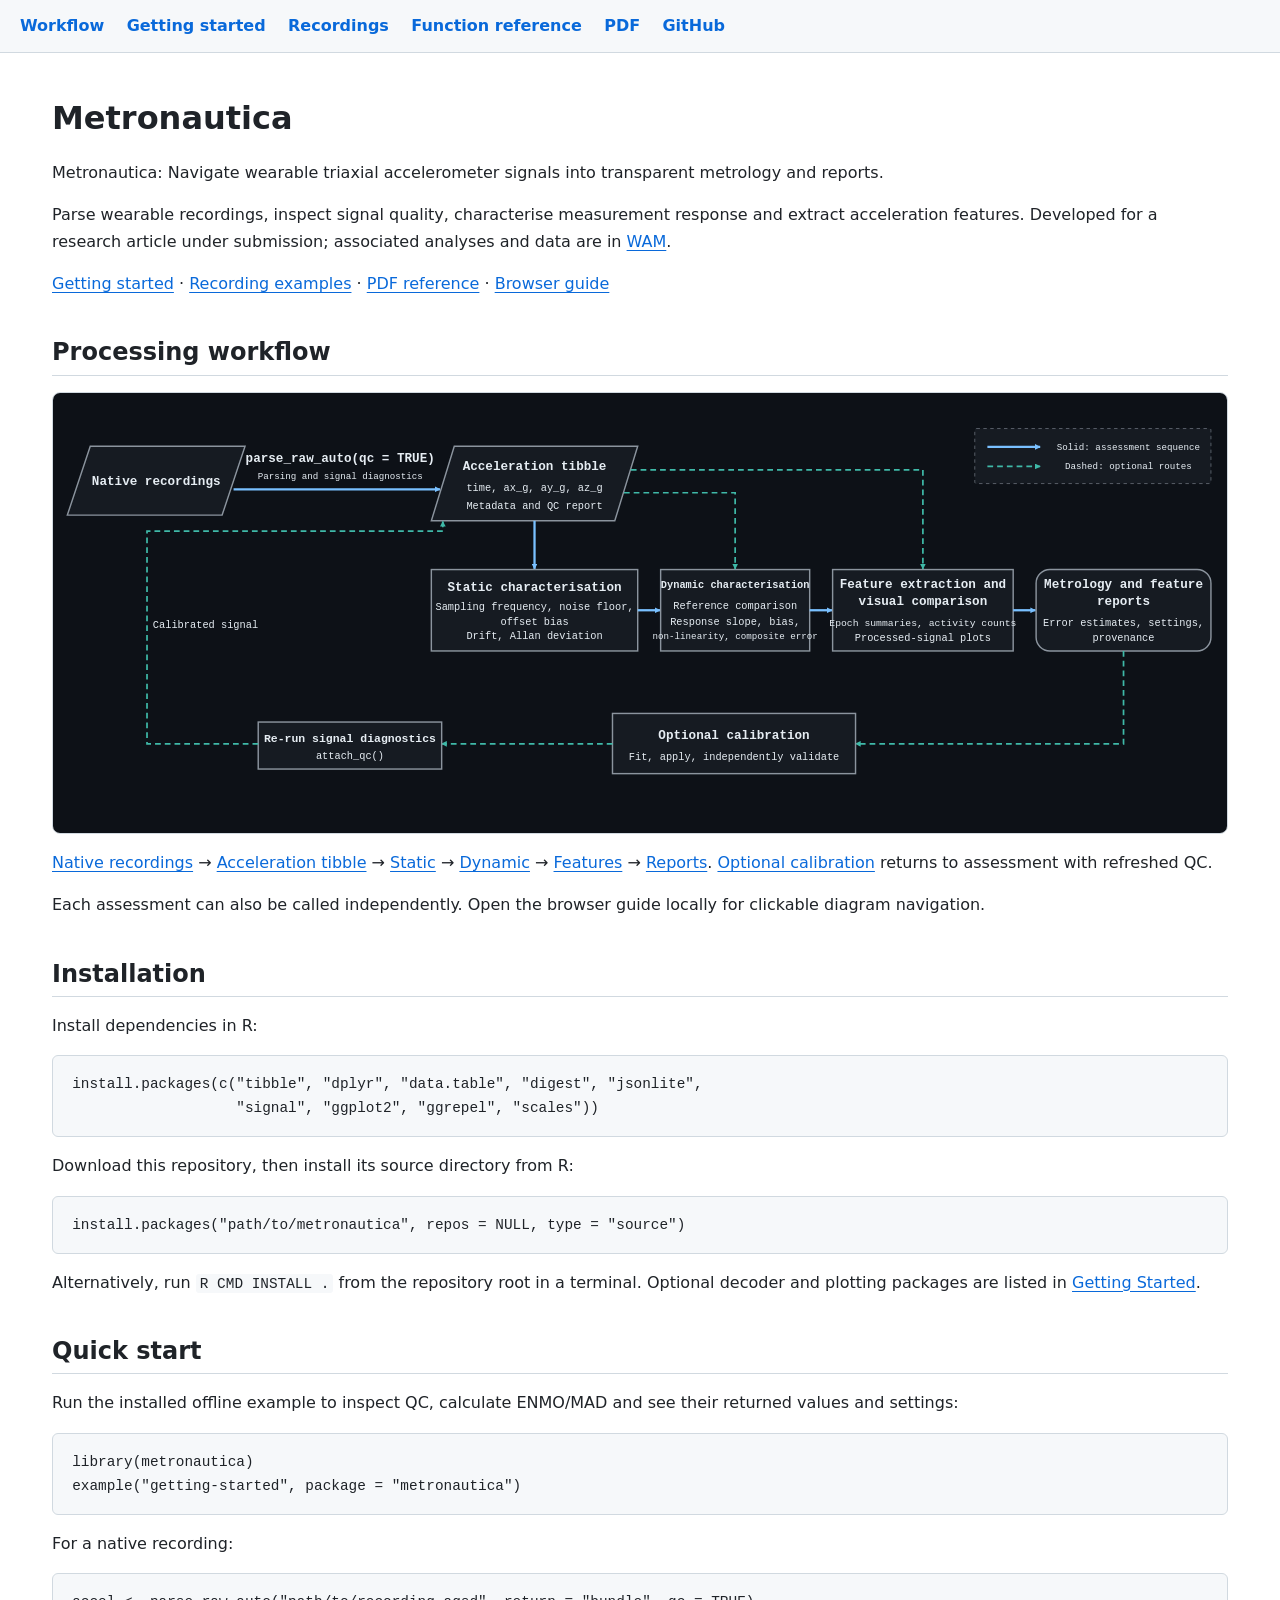
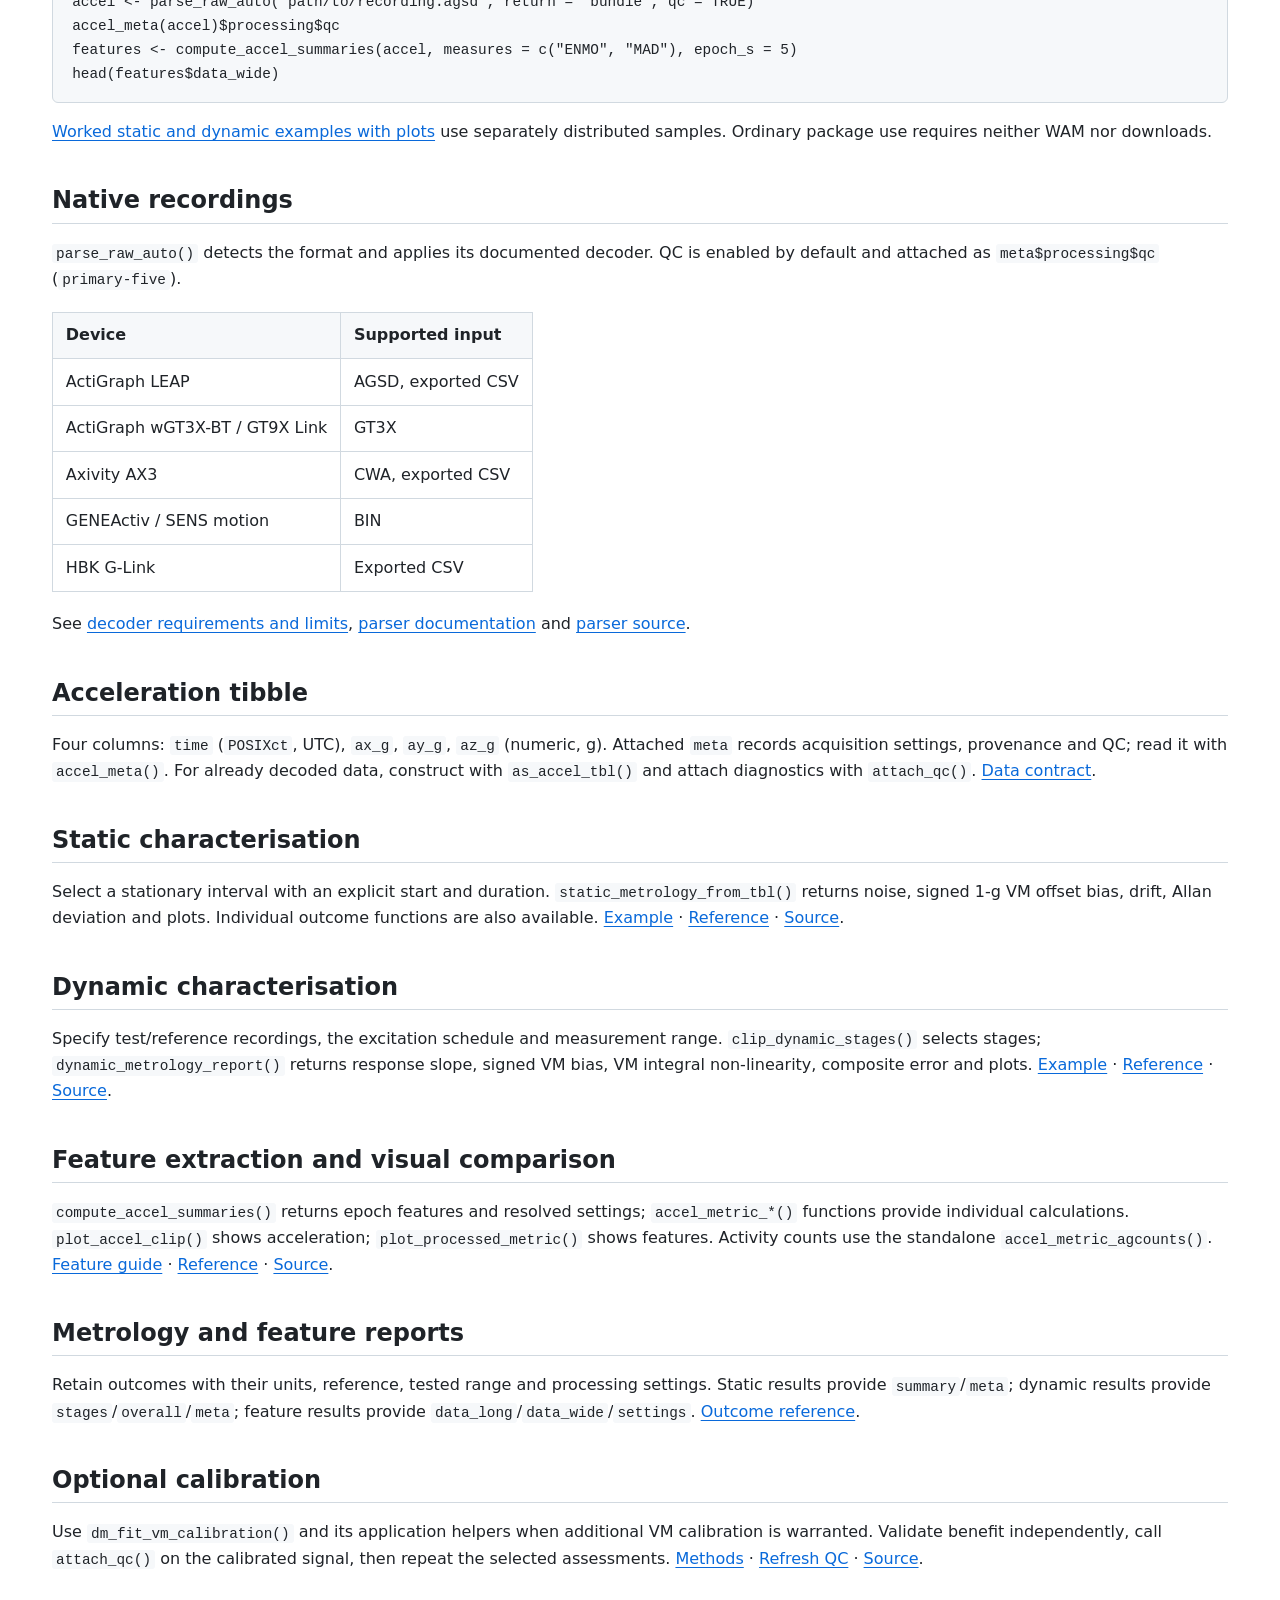
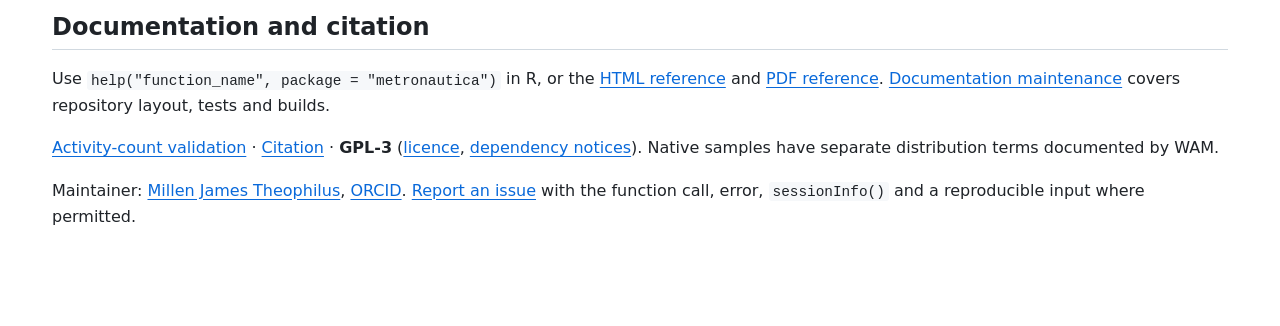
==== docs/index.html @ eae8c2f5 "Improve documentation" ====
<!doctype html><html lang="en-GB"><head><meta charset="utf-8"><meta name="viewport" content="width=device-width, initial-scale=1"><title>Processing workflow | Metronautica</title><link rel="stylesheet" href="assets/reference.css"></head><body><nav class="site-nav" aria-label="Documentation"><a href="index.html">Workflow</a><a href="getting-started.html">Getting started</a><a href="recording-examples.html">Recordings</a><a href="reference.html">Function reference</a><a href="metronautica-reference.pdf">PDF</a><a href="https://github.com/miltheo/metronautica">GitHub</a></nav><main class="guide"><p><a name="metronautica"></a></p>
<h1>Metronautica</h1>
<p>Metronautica: Navigate wearable triaxial accelerometer signals into transparent metrology and reports.</p>
<p>Parse wearable recordings, inspect signal quality, characterise measurement response
and extract acceleration features. Developed for a research article under submission;
associated analyses and data are in <a href="https://github.com/miltheo/wam">WAM</a>.</p>
<p><a href="getting-started.html">Getting started</a> · <a href="recording-examples.html">Recording examples</a> · <a href="metronautica-reference.pdf">PDF reference</a> · <a href="index.html">Browser guide</a></p>
<p><a name="processing-workflow"></a></p>
<h2>Processing workflow</h2>
<svg class="workflow" viewBox="0 0 2048 768" role="group" aria-label="Interactive processing workflow"><image href="assets/workflow-dark.svg" width="2048" height="768"/><a href="#native-recordings" aria-label="Native recordings: GENEActiv/SENS BIN, Axivity CWA/AX3 CSV, ActiGraph GT3X/LEAP CSV/LEAP AGSD, HBK G-Link CSV. See decoder limits below."><title>Native recordings: GENEActiv/SENS BIN, Axivity CWA/AX3 CSV, ActiGraph GT3X/LEAP CSV/LEAP AGSD, HBK G-Link CSV. See decoder limits below.</title><rect class="hotspot" x="25" y="90" width="310" height="126"/></a>
<a href="https://github.com/miltheo/metronautica/blob/main/R/m_parsers.R" aria-label="Open m_parsers.R: parse_raw_auto(qc = TRUE) decodes the native recording and attaches primary-five diagnostics."><title>Open m_parsers.R: parse_raw_auto(qc = TRUE) decodes the native recording and attaches primary-five diagnostics.</title><rect class="hotspot" x="347" y="89" width="328" height="72"/></a>
<a href="#acceleration-tibble" aria-label="Acceleration tibble: time (POSIXct, UTC), ax_g, ay_g, az_g (numeric, g). Attached meta holds acquisition settings, provenance and QC."><title>Acceleration tibble: time (POSIXct, UTC), ax_g, ay_g, az_g (numeric, g). Attached meta holds acquisition settings, provenance and QC.</title><rect class="hotspot" x="660" y="90" width="360" height="135"/></a>
<a href="#static-characterisation" aria-label="Static characterisation: select a stationary interval; sampling frequency, noise floor, signed offset bias, drift and Allan deviation."><title>Static characterisation: select a stationary interval; sampling frequency, noise floor, signed offset bias, drift and Allan deviation.</title><rect class="hotspot" x="660" y="307" width="360" height="145"/></a>
<a href="#dynamic-characterisation" aria-label="Dynamic characterisation: specify a reference, range and stage schedule; response slope, bias, non-linearity and composite error."><title>Dynamic characterisation: specify a reference, range and stage schedule; response slope, bias, non-linearity and composite error.</title><rect class="hotspot" x="1060" y="307" width="260" height="145"/></a>
<a href="#feature-extraction-and-visual-comparison" aria-label="Feature extraction and visual comparison: compute epoch summaries or counts and inspect processed-signal plots."><title>Feature extraction and visual comparison: compute epoch summaries or counts and inspect processed-signal plots.</title><rect class="hotspot" x="1360" y="307" width="315" height="145"/></a>
<a href="#metrology-and-feature-reports" aria-label="Reports: retain error estimates, units, resolved settings and provenance."><title>Reports: retain error estimates, units, resolved settings and provenance.</title><rect class="hotspot" x="1715" y="307" width="305" height="145"/></a>
<a href="#optional-calibration" aria-label="Optional calibration: fit and apply a VM mapping; independently validate benefit and repeat assessments."><title>Optional calibration: fit and apply a VM mapping; independently validate benefit and repeat assessments.</title><rect class="hotspot" x="975" y="558" width="425" height="107"/></a>
<a href="reference.html#attach_qc" aria-label="attach_qc(): open documentation for recomputing and attaching diagnostics to the calibrated signal before reassessment."><title>attach_qc(): open documentation for recomputing and attaching diagnostics to the calibrated signal before reassessment.</title><rect class="hotspot" x="357" y="573" width="321" height="83"/></a></svg>
<p><a href="#native-recordings" title="GENEActiv/SENS BIN; Axivity CWA/AX3 CSV; ActiGraph GT3X/LEAP CSV/LEAP AGSD; HBK G-Link CSV.">Native recordings</a> →
<a href="#acceleration-tibble" title="time: POSIXct, UTC; ax_g, ay_g, az_g: numeric acceleration in g; attached meta: acquisition settings, provenance and QC.">Acceleration tibble</a> →
<a href="#static-characterisation">Static</a> → <a href="#dynamic-characterisation">Dynamic</a> →
<a href="#feature-extraction-and-visual-comparison">Features</a> → <a href="#metrology-and-feature-reports">Reports</a>.
<a href="#optional-calibration">Optional calibration</a> returns to assessment with refreshed QC.</p>
<p>Each assessment can also be called independently. Open the browser guide locally
for clickable diagram navigation.</p>
<p><a name="installation"></a></p>
<h2>Installation</h2>
<p>Install dependencies in R:</p>
<pre><code class="language-r">install.packages(c(&quot;tibble&quot;, &quot;dplyr&quot;, &quot;data.table&quot;, &quot;digest&quot;, &quot;jsonlite&quot;,
                   &quot;signal&quot;, &quot;ggplot2&quot;, &quot;ggrepel&quot;, &quot;scales&quot;))
</code></pre>
<p>Download this repository, then install its source directory from R:</p>
<pre><code class="language-r">install.packages(&quot;path/to/metronautica&quot;, repos = NULL, type = &quot;source&quot;)
</code></pre>
<p>Alternatively, run <code>R CMD INSTALL .</code> from the repository root in a terminal.
Optional decoder and plotting packages are listed in <a href="getting-started.html#optional-packages">Getting Started</a>.</p>
<p><a name="quick-start"></a></p>
<h2>Quick start</h2>
<p>Run the installed offline example to inspect QC, calculate ENMO/MAD and see their
returned values and settings:</p>
<pre><code class="language-r">library(metronautica)
example(&quot;getting-started&quot;, package = &quot;metronautica&quot;)
</code></pre>
<p>For a native recording:</p>
<pre><code class="language-r">accel &lt;- parse_raw_auto(&quot;path/to/recording.agsd&quot;, return = &quot;bundle&quot;, qc = TRUE)
accel_meta(accel)$processing$qc
features &lt;- compute_accel_summaries(accel, measures = c(&quot;ENMO&quot;, &quot;MAD&quot;), epoch_s = 5)
head(features$data_wide)
</code></pre>
<p><a href="getting-started.html#real-recording-examples">Worked static and dynamic examples with plots</a>
use separately distributed samples. Ordinary package use requires neither WAM nor downloads.</p>
<p><a name="native-recordings"></a></p>
<h2>Native recordings</h2>
<p><code>parse_raw_auto()</code> detects the format and applies its documented decoder.
QC is enabled by default and attached as <code>meta$processing$qc</code> (<code>primary-five</code>).</p>
<table>
<thead>
<tr>
<th>Device</th>
<th>Supported input</th>
</tr>
</thead>
<tbody>
<tr>
<td>ActiGraph LEAP</td>
<td>AGSD, exported CSV</td>
</tr>
<tr>
<td>ActiGraph wGT3X-BT / GT9X Link</td>
<td>GT3X</td>
</tr>
<tr>
<td>Axivity AX3</td>
<td>CWA, exported CSV</td>
</tr>
<tr>
<td>GENEActiv / SENS motion</td>
<td>BIN</td>
</tr>
<tr>
<td>HBK G-Link</td>
<td>Exported CSV</td>
</tr>
</tbody>
</table>
<p>See <a href="getting-started.html#optional-packages">decoder requirements and limits</a>,
<a href="reference.html#parse_raw_auto">parser documentation</a> and <a href="https://github.com/miltheo/metronautica/blob/main/R/m_parsers.R">parser source</a>.</p>
<p><a name="acceleration-tibble"></a></p>
<h2>Acceleration tibble</h2>
<p>Four columns: <code>time</code> (<code>POSIXct</code>, UTC), <code>ax_g</code>, <code>ay_g</code>, <code>az_g</code> (numeric, g).
Attached <code>meta</code> records acquisition settings, provenance and QC; read it with
<code>accel_meta()</code>. For already decoded data, construct with <code>as_accel_tbl()</code> and
attach diagnostics with <code>attach_qc()</code>.
<a href="reference.html#common-data-format">Data contract</a>.</p>
<p><a name="static-characterisation"></a></p>
<h2>Static characterisation</h2>
<p>Select a stationary interval with an explicit start and duration.
<code>static_metrology_from_tbl()</code> returns noise, signed 1-g VM offset bias, drift,
Allan deviation and plots. Individual outcome functions are also available.
<a href="getting-started.html#static-characterisation">Example</a> · <a href="reference.html#static_metrology_from_tbl">Reference</a> · <a href="https://github.com/miltheo/metronautica/blob/main/R/m_static.R">Source</a>.</p>
<p><a name="dynamic-characterisation"></a></p>
<h2>Dynamic characterisation</h2>
<p>Specify test/reference recordings, the excitation schedule and measurement range.
<code>clip_dynamic_stages()</code> selects stages; <code>dynamic_metrology_report()</code> returns
response slope, signed VM bias, VM integral non-linearity, composite error and plots.
<a href="getting-started.html#dynamic-characterisation">Example</a> · <a href="reference.html#dynamic_metrology_report">Reference</a> · <a href="https://github.com/miltheo/metronautica/blob/main/R/m_dynamic.R">Source</a>.</p>
<p><a name="feature-extraction-and-visual-comparison"></a></p>
<h2>Feature extraction and visual comparison</h2>
<p><code>compute_accel_summaries()</code> returns epoch features and resolved settings;
<code>accel_metric_*()</code> functions provide individual calculations.
<code>plot_accel_clip()</code> shows acceleration; <code>plot_processed_metric()</code> shows features.
Activity counts use the standalone <code>accel_metric_agcounts()</code>.
<a href="recording-examples.html#feature-settings">Feature guide</a> · <a href="reference.html#compute_accel_summaries">Reference</a> · <a href="https://github.com/miltheo/metronautica/blob/main/R/m_accel_summary_suite.R">Source</a>.</p>
<p><a name="metrology-and-feature-reports"></a></p>
<h2>Metrology and feature reports</h2>
<p>Retain outcomes with their units, reference, tested range and processing settings.
Static results provide <code>summary</code>/<code>meta</code>; dynamic results provide <code>stages</code>/<code>overall</code>/<code>meta</code>;
feature results provide <code>data_long</code>/<code>data_wide</code>/<code>settings</code>.
<a href="reference.html#measurement-definitions">Outcome reference</a>.</p>
<p><a name="optional-calibration"></a></p>
<h2>Optional calibration</h2>
<p>Use <code>dm_fit_vm_calibration()</code> and its application helpers when additional VM
calibration is warranted. Validate benefit independently, call <code>attach_qc()</code> on
the calibrated signal, then repeat the selected assessments.
<a href="reference.html#dm_fit_vm_calibration">Methods</a> · <a href="reference.html#attach_qc">Refresh QC</a> · <a href="https://github.com/miltheo/metronautica/blob/main/R/m_dynamic.R">Source</a>.</p>
<p><a name="documentation-and-citation"></a></p>
<h2>Documentation and citation</h2>
<p>Use <code>help(&quot;function_name&quot;, package = &quot;metronautica&quot;)</code> in R, or the
<a href="reference.html">HTML reference</a> and <a href="metronautica-reference.pdf">PDF reference</a>.
<a href="documentation.html">Documentation maintenance</a> covers repository layout, tests and builds.</p>
<p><a href="activity-counts.html">Activity-count validation</a> · <a href="https://github.com/miltheo/metronautica/blob/main/CITATION.cff">Citation</a> ·
<strong>GPL-3</strong> (<a href="https://github.com/miltheo/metronautica/blob/main/LICENSE.md">licence</a>, <a href="dependency-licensing.html">dependency notices</a>).
Native samples have separate distribution terms documented by WAM.</p>
<p>Maintainer: <a href="https://github.com/miltheo">Millen James Theophilus</a>,
<a href="https://orcid.org/0000-0001-9823-7177">ORCID</a>.
<a href="https://github.com/miltheo/metronautica/issues">Report an issue</a> with the function
call, error, <code>sessionInfo()</code> and a reproducible input where permitted.</p>
</main></body></html>
---- docs/assets/reference.css ----
:root { color-scheme: light dark; --bg:#ffffff; --panel:#f6f8fa; --fg:#1f2328; --muted:#59636e; --line:#d1d9e0; --link:#0969da; }
@media (prefers-color-scheme:dark) { :root { --bg:#0d1117; --panel:#161b22; --fg:#e6edf3; --muted:#9da7b3; --line:#3d444d; --link:#79c0ff; } }
* { box-sizing:border-box; }
html { scroll-padding-top:5rem; }
body { margin:0; background:var(--bg); color:var(--fg); font:16px/1.65 system-ui,-apple-system,"Segoe UI",sans-serif; }
a { color:var(--link); text-underline-offset:.2em; }
a:hover { text-decoration-thickness:2px; }
:focus-visible { outline:3px solid var(--link); outline-offset:4px; }
.site-nav { display:flex; flex-wrap:wrap; gap:.4rem 1.4rem; position:sticky; top:0; z-index:2; padding:.8rem max(1rem,calc((100% - 1240px)/2)); border-bottom:1px solid var(--line); background:var(--panel); }
.site-nav a { white-space:nowrap; font-weight:600; text-decoration:none; }
.guide { max-width:1240px; margin:0 auto; padding:1.5rem 2rem 5rem; }
h1,h2,h3,h4 { line-height:1.25; overflow-wrap:anywhere; }
h1 { font-size:2rem; }
h2 { margin:2.5rem 0 1rem; padding-bottom:.45rem; border-bottom:1px solid var(--line); }
h3 { margin-top:1.7rem; }
p,li { max-width:100%; }
table { width:100%; border-collapse:collapse; display:block; overflow-x:auto; margin:1.2rem 0; }
th,td { padding:.6rem .8rem; border:1px solid var(--line); text-align:left; vertical-align:top; }
th { background:var(--panel); }
pre { overflow-x:auto; padding:1rem 1.2rem; border:1px solid var(--line); border-radius:6px; background:var(--panel); line-height:1.5; }
code { font: .9em/1.5 ui-monospace,SFMono-Regular,Consolas,monospace; overflow-wrap:anywhere; }
p code,td code,li code { padding:.12em .28em; border-radius:3px; background:var(--panel); }
img,svg.workflow { max-width:100%; height:auto; }
svg.workflow { width:100%; display:block; border:1px solid var(--line); border-radius:8px; }
.hotspot { fill:transparent; stroke:transparent; stroke-width:3; }
svg.workflow a:hover .hotspot,svg.workflow a:focus .hotspot { fill:#79c0ff18; stroke:#79c0ff; }
.container { max-width:1240px; margin:0 auto; padding:1.5rem 2rem 5rem; }
nav.package { position:fixed; top:5rem; bottom:1rem; width:270px; overflow:auto; padding:0 1rem 1rem 0; }
nav.package h2 { font-size:1.05rem; margin:0 0 .7rem; }
nav.package ul { padding:0; list-style:none; }
nav.package li { margin:.3rem 0; line-height:1.4; font-size:.88rem; }
nav.package a { overflow-wrap:anywhere; }
nav.package label { display:block; font-size:.85rem; color:var(--muted); }
input[type=search] { width:100%; padding:.55rem; border:1px solid var(--line); border-radius:5px; color:var(--fg); background:var(--bg); }
.container > main,.container > h1,.container > hr { margin-left:300px; min-width:0; }
.container main h2 { font-size:1.45rem; }
.container main td:first-child { min-width:10rem; }
td code.reqn { background:transparent; }
hr { border:0; border-top:1px solid var(--line); margin-top:2rem; }
[hidden] { display:none !important; }
@media (max-width:900px) { .guide,.container { padding:1rem 1rem 3rem; } nav.package { position:static; width:auto; max-height:20rem; border-bottom:1px solid var(--line); } .container > main,.container > h1,.container > hr { margin-left:0; } .site-nav { position:static; } }
@media print { .site-nav,nav.package { display:none; } .container > * { margin-left:0 !important; } body { font-size:11pt; } pre { white-space:pre-wrap; } }
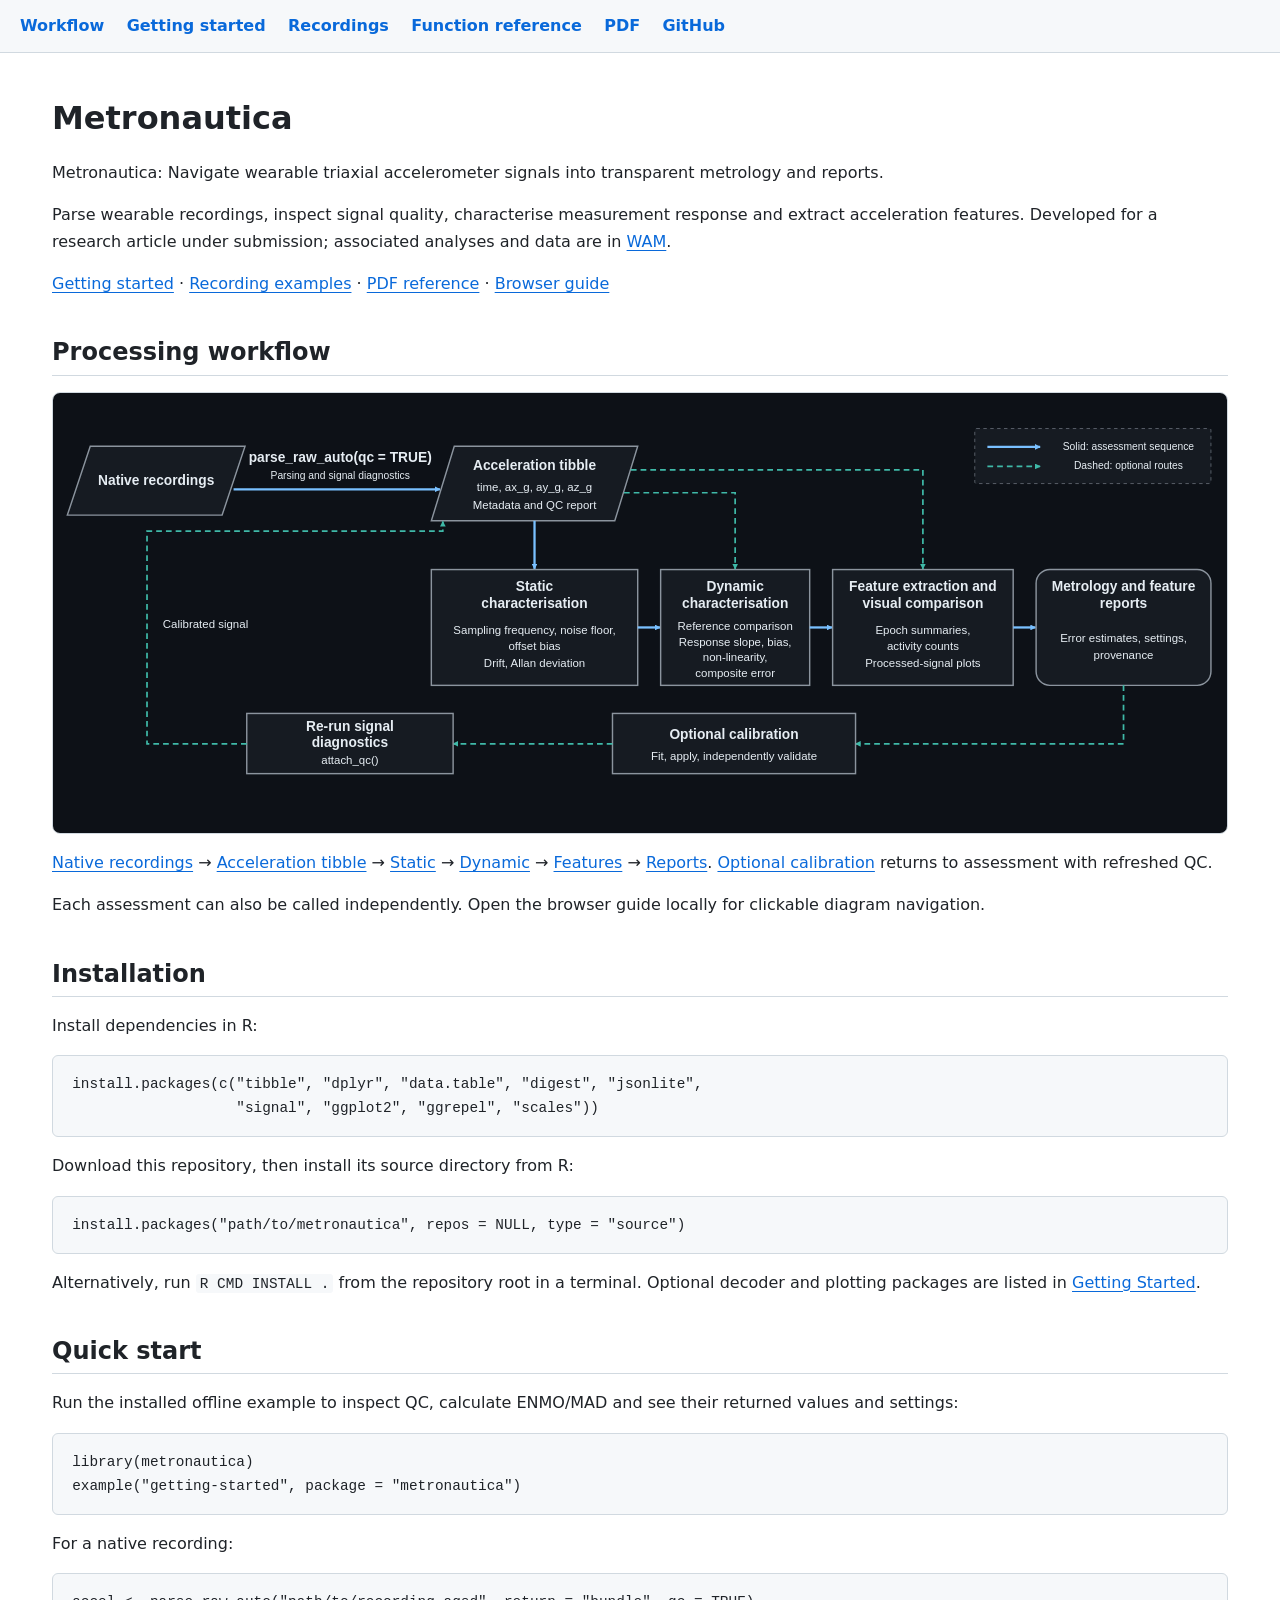
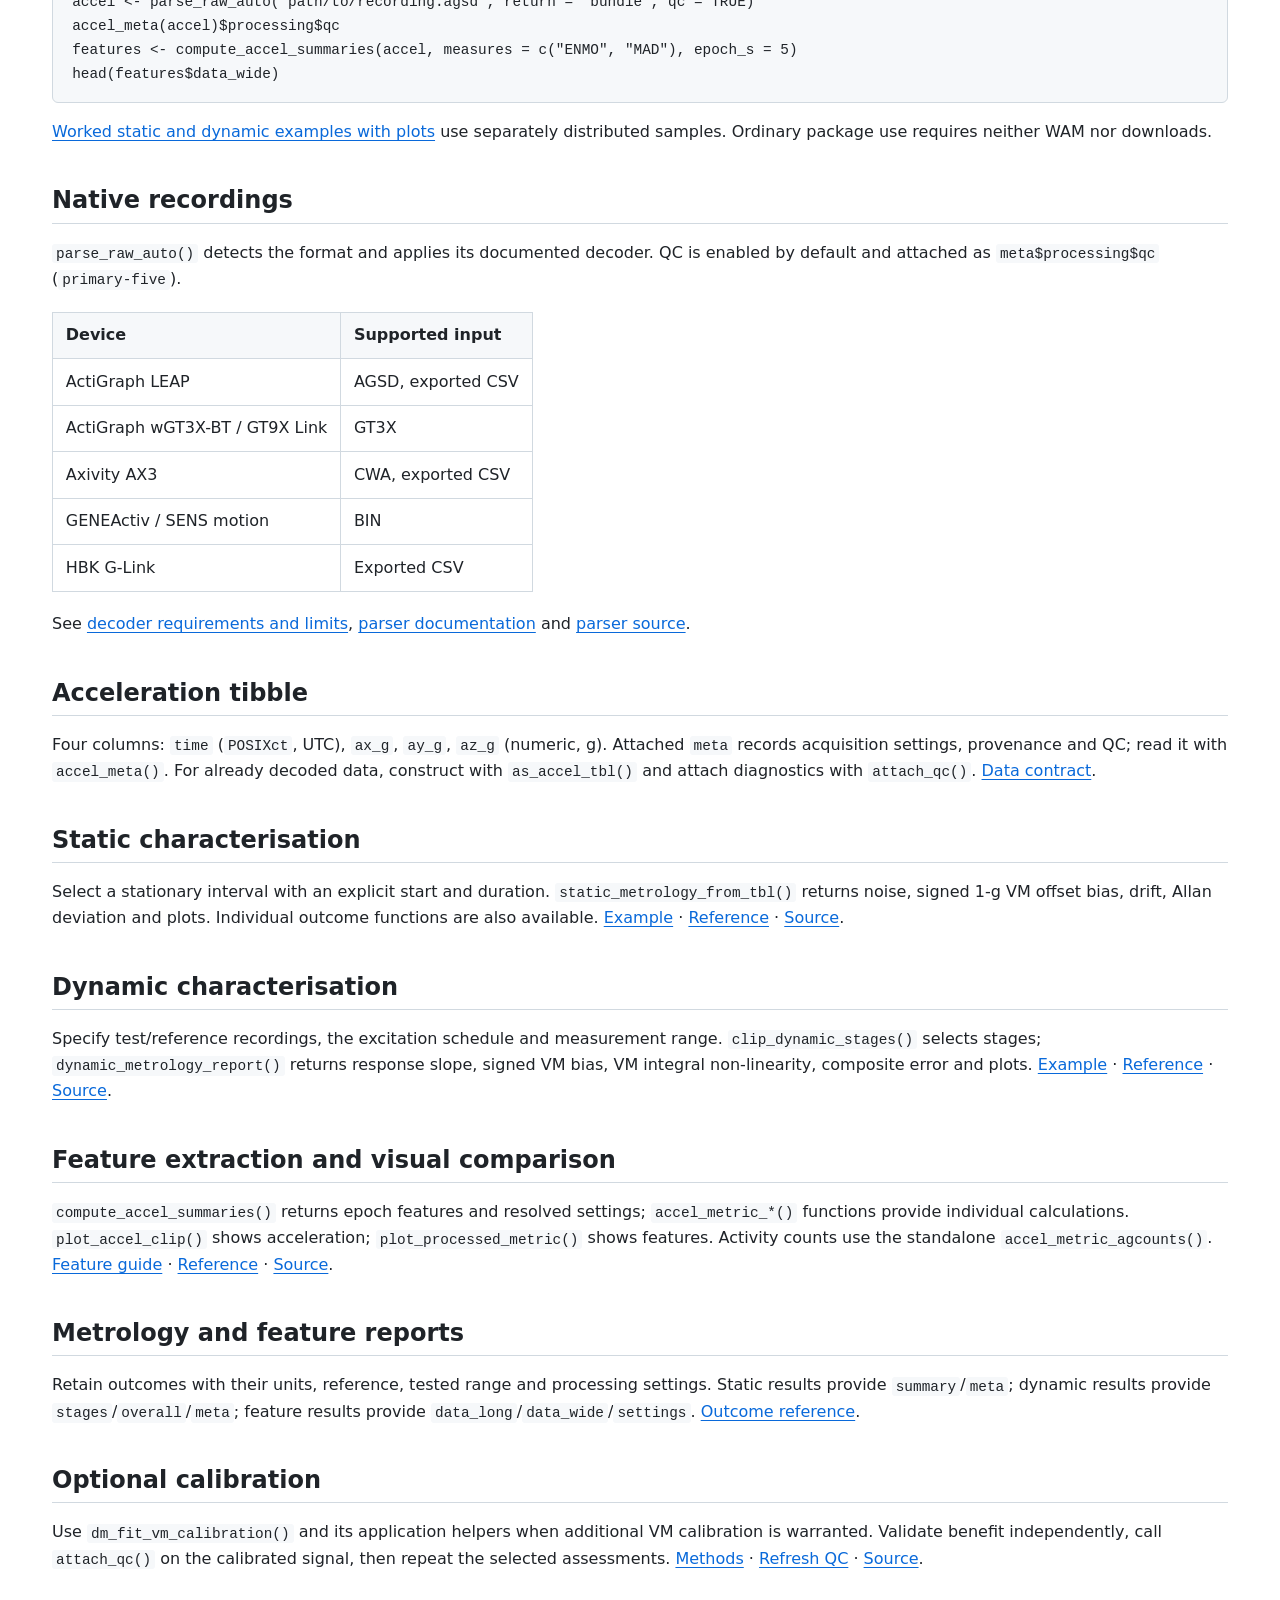
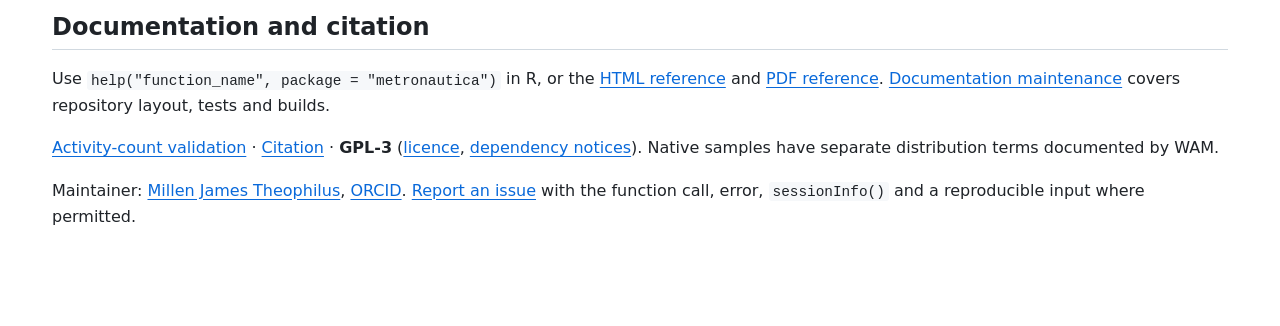
==== commit ba03f98c: "Improve documentation" ====
--- a/docs/index.html
+++ b/docs/index.html
@@ -10,12 +10,12 @@
 <svg class="workflow" viewBox="0 0 2048 768" role="group" aria-label="Interactive processing workflow"><image href="assets/workflow-dark.svg" width="2048" height="768"/><a href="#native-recordings" aria-label="Native recordings: GENEActiv/SENS BIN, Axivity CWA/AX3 CSV, ActiGraph GT3X/LEAP CSV/LEAP AGSD, HBK G-Link CSV. See decoder limits below."><title>Native recordings: GENEActiv/SENS BIN, Axivity CWA/AX3 CSV, ActiGraph GT3X/LEAP CSV/LEAP AGSD, HBK G-Link CSV. See decoder limits below.</title><rect class="hotspot" x="25" y="90" width="310" height="126"/></a>
 <a href="https://github.com/miltheo/metronautica/blob/main/R/m_parsers.R" aria-label="Open m_parsers.R: parse_raw_auto(qc = TRUE) decodes the native recording and attaches primary-five diagnostics."><title>Open m_parsers.R: parse_raw_auto(qc = TRUE) decodes the native recording and attaches primary-five diagnostics.</title><rect class="hotspot" x="347" y="89" width="328" height="72"/></a>
 <a href="#acceleration-tibble" aria-label="Acceleration tibble: time (POSIXct, UTC), ax_g, ay_g, az_g (numeric, g). Attached meta holds acquisition settings, provenance and QC."><title>Acceleration tibble: time (POSIXct, UTC), ax_g, ay_g, az_g (numeric, g). Attached meta holds acquisition settings, provenance and QC.</title><rect class="hotspot" x="660" y="90" width="360" height="135"/></a>
-<a href="#static-characterisation" aria-label="Static characterisation: select a stationary interval; sampling frequency, noise floor, signed offset bias, drift and Allan deviation."><title>Static characterisation: select a stationary interval; sampling frequency, noise floor, signed offset bias, drift and Allan deviation.</title><rect class="hotspot" x="660" y="307" width="360" height="145"/></a>
-<a href="#dynamic-characterisation" aria-label="Dynamic characterisation: specify a reference, range and stage schedule; response slope, bias, non-linearity and composite error."><title>Dynamic characterisation: specify a reference, range and stage schedule; response slope, bias, non-linearity and composite error.</title><rect class="hotspot" x="1060" y="307" width="260" height="145"/></a>
-<a href="#feature-extraction-and-visual-comparison" aria-label="Feature extraction and visual comparison: compute epoch summaries or counts and inspect processed-signal plots."><title>Feature extraction and visual comparison: compute epoch summaries or counts and inspect processed-signal plots.</title><rect class="hotspot" x="1360" y="307" width="315" height="145"/></a>
-<a href="#metrology-and-feature-reports" aria-label="Reports: retain error estimates, units, resolved settings and provenance."><title>Reports: retain error estimates, units, resolved settings and provenance.</title><rect class="hotspot" x="1715" y="307" width="305" height="145"/></a>
+<a href="#static-characterisation" aria-label="Static characterisation: select a stationary interval; sampling frequency, noise floor, signed offset bias, drift and Allan deviation."><title>Static characterisation: select a stationary interval; sampling frequency, noise floor, signed offset bias, drift and Allan deviation.</title><rect class="hotspot" x="660" y="307" width="360" height="205"/></a>
+<a href="#dynamic-characterisation" aria-label="Dynamic characterisation: specify a reference, range and stage schedule; response slope, bias, non-linearity and composite error."><title>Dynamic characterisation: specify a reference, range and stage schedule; response slope, bias, non-linearity and composite error.</title><rect class="hotspot" x="1060" y="307" width="260" height="205"/></a>
+<a href="#feature-extraction-and-visual-comparison" aria-label="Feature extraction and visual comparison: compute epoch summaries or counts and inspect processed-signal plots."><title>Feature extraction and visual comparison: compute epoch summaries or counts and inspect processed-signal plots.</title><rect class="hotspot" x="1360" y="307" width="315" height="205"/></a>
+<a href="#metrology-and-feature-reports" aria-label="Reports: retain error estimates, units, resolved settings and provenance."><title>Reports: retain error estimates, units, resolved settings and provenance.</title><rect class="hotspot" x="1715" y="307" width="305" height="205"/></a>
 <a href="#optional-calibration" aria-label="Optional calibration: fit and apply a VM mapping; independently validate benefit and repeat assessments."><title>Optional calibration: fit and apply a VM mapping; independently validate benefit and repeat assessments.</title><rect class="hotspot" x="975" y="558" width="425" height="107"/></a>
-<a href="reference.html#attach_qc" aria-label="attach_qc(): open documentation for recomputing and attaching diagnostics to the calibrated signal before reassessment."><title>attach_qc(): open documentation for recomputing and attaching diagnostics to the calibrated signal before reassessment.</title><rect class="hotspot" x="357" y="573" width="321" height="83"/></a></svg>
+<a href="reference.html#attach_qc" aria-label="attach_qc(): open documentation for recomputing and attaching diagnostics to the calibrated signal before reassessment."><title>attach_qc(): open documentation for recomputing and attaching diagnostics to the calibrated signal before reassessment.</title><rect class="hotspot" x="337" y="558" width="361" height="107"/></a></svg>
 <p><a href="#native-recordings" title="GENEActiv/SENS BIN; Axivity CWA/AX3 CSV; ActiGraph GT3X/LEAP CSV/LEAP AGSD; HBK G-Link CSV.">Native recordings</a> →
 <a href="#acceleration-tibble" title="time: POSIXct, UTC; ax_g, ay_g, az_g: numeric acceleration in g; attached meta: acquisition settings, provenance and QC.">Acceleration tibble</a> →
 <a href="#static-characterisation">Static</a> → <a href="#dynamic-characterisation">Dynamic</a> →
--- a/docs/assets/reference.css
+++ b/docs/assets/reference.css
@@ -4,6 +4,7 @@
 html { scroll-padding-top:5rem; }
 body { margin:0; background:var(--bg); color:var(--fg); font:16px/1.65 system-ui,-apple-system,"Segoe UI",sans-serif; }
 a { color:var(--link); text-underline-offset:.2em; }
+a[href^="mailto:"] { overflow-wrap:anywhere; }
 a:hover { text-decoration-thickness:2px; }
 :focus-visible { outline:3px solid var(--link); outline-offset:4px; }
 .site-nav { display:flex; flex-wrap:wrap; gap:.4rem 1.4rem; position:sticky; top:0; z-index:2; padding:.8rem max(1rem,calc((100% - 1240px)/2)); border-bottom:1px solid var(--line); background:var(--panel); }
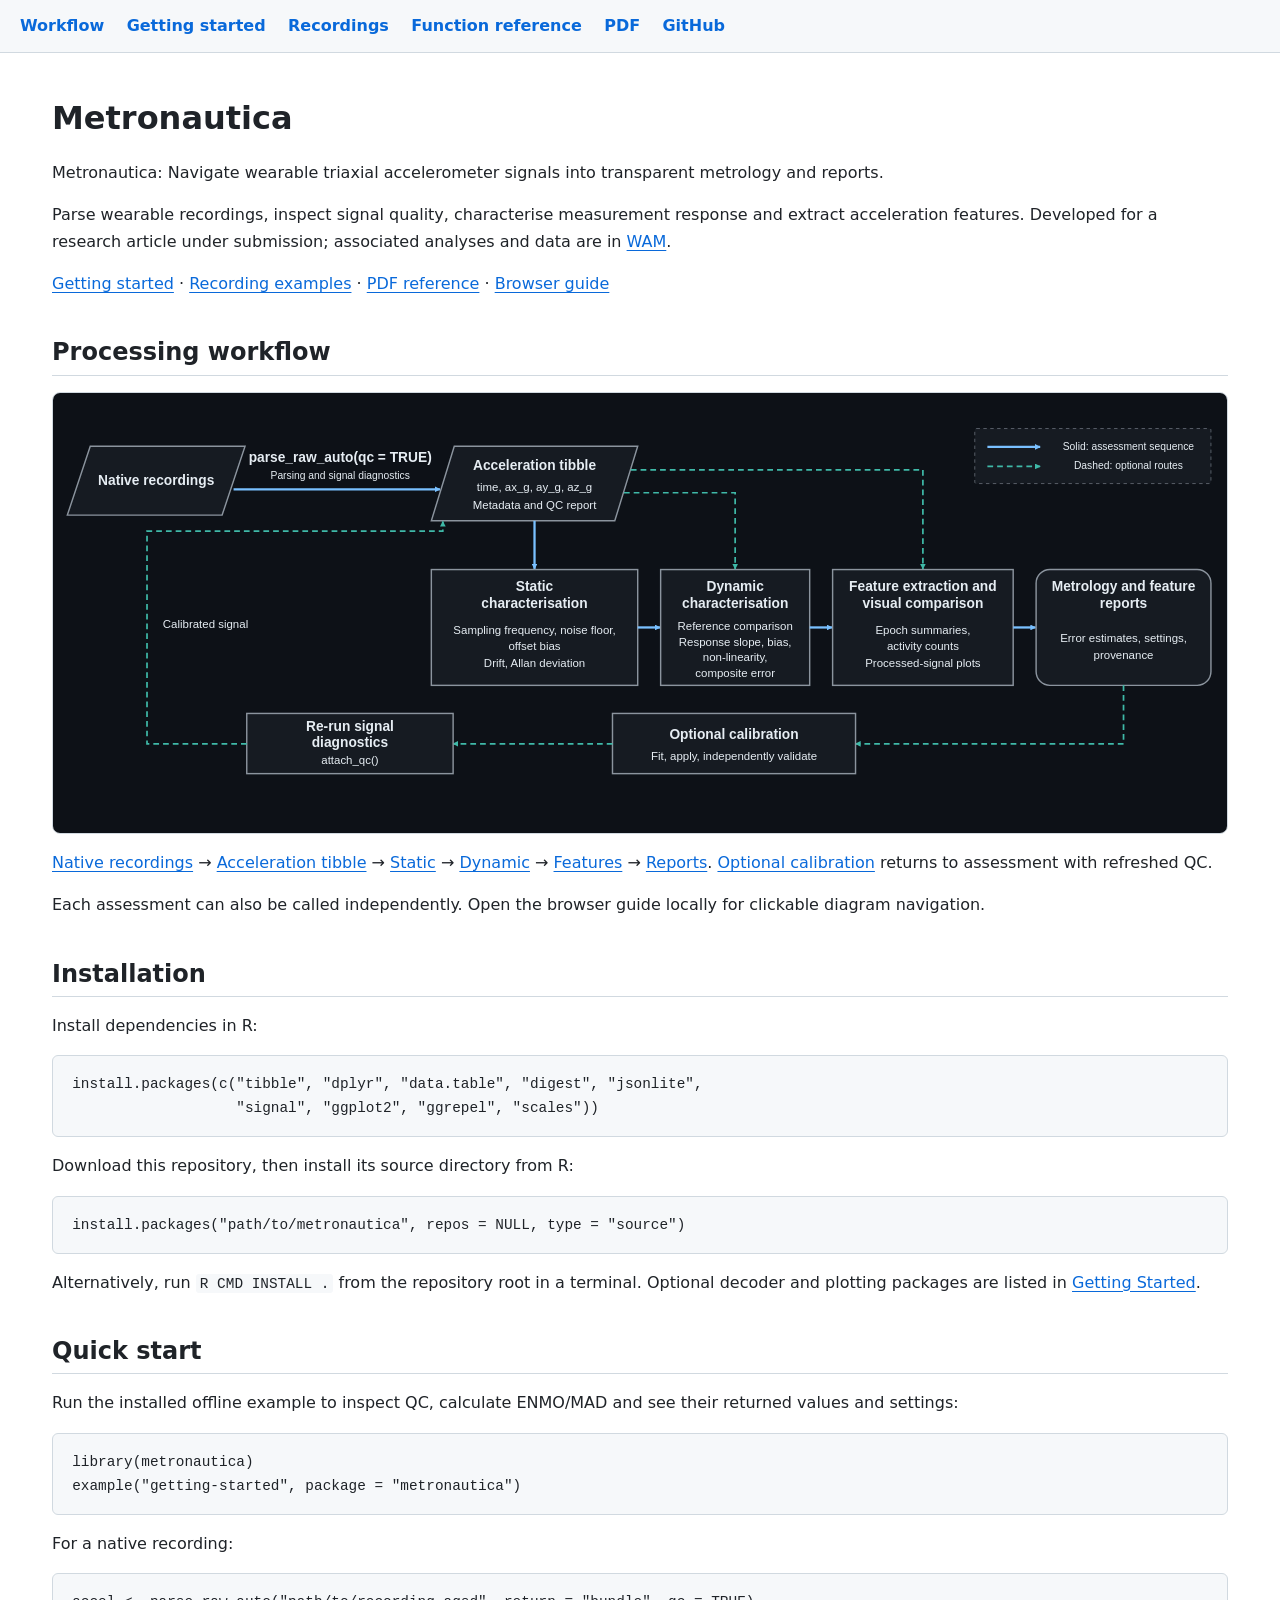
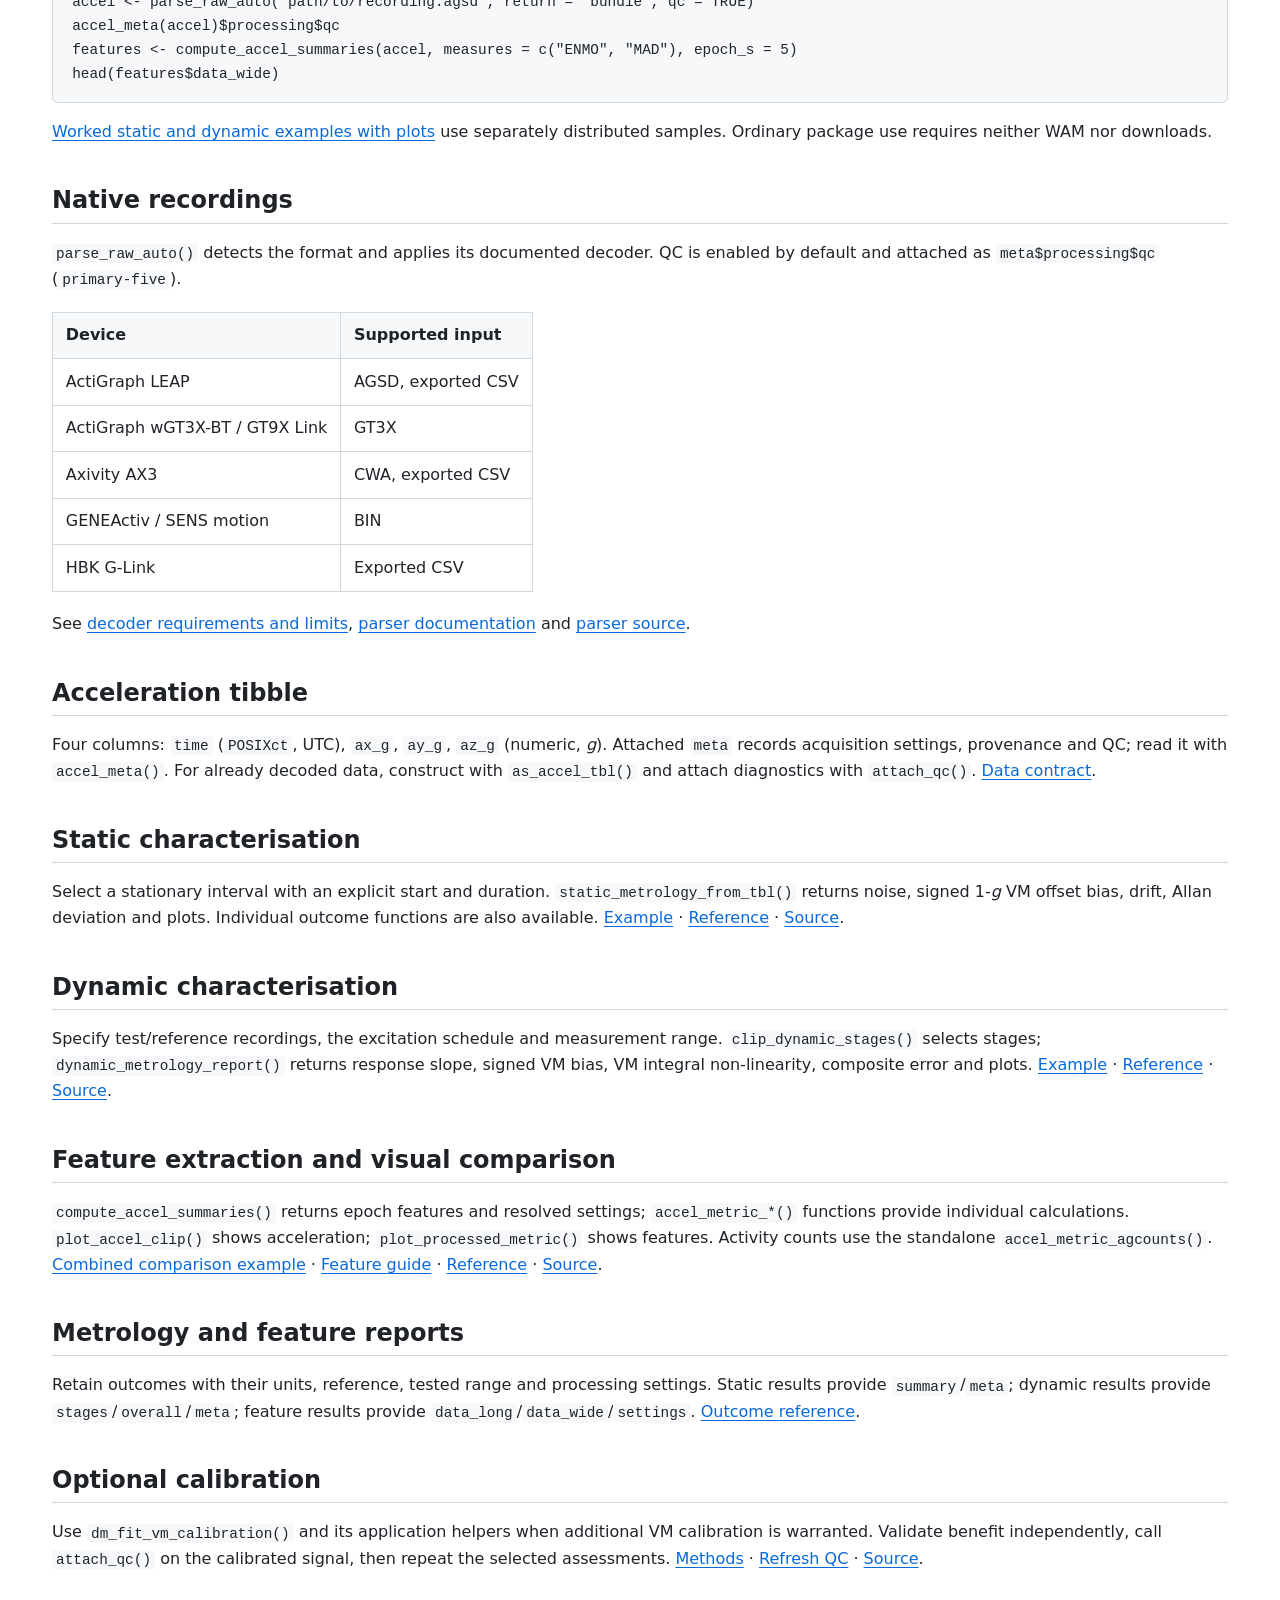
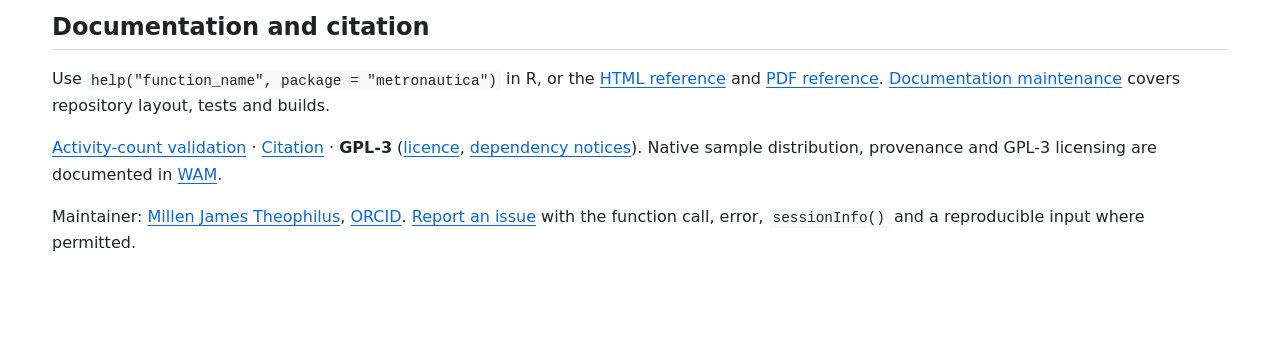
==== commit 7ca0d69f: "Improve documentation" ====
--- a/docs/index.html
+++ b/docs/index.html
@@ -87,7 +87,7 @@
 <a href="reference.html#parse_raw_auto">parser documentation</a> and <a href="https://github.com/miltheo/metronautica/blob/main/R/m_parsers.R">parser source</a>.</p>
 <p><a name="acceleration-tibble"></a></p>
 <h2>Acceleration tibble</h2>
-<p>Four columns: <code>time</code> (<code>POSIXct</code>, UTC), <code>ax_g</code>, <code>ay_g</code>, <code>az_g</code> (numeric, g).
+<p>Four columns: <code>time</code> (<code>POSIXct</code>, UTC), <code>ax_g</code>, <code>ay_g</code>, <code>az_g</code> (numeric, <em>g</em>).
 Attached <code>meta</code> records acquisition settings, provenance and QC; read it with
 <code>accel_meta()</code>. For already decoded data, construct with <code>as_accel_tbl()</code> and
 attach diagnostics with <code>attach_qc()</code>.
@@ -95,7 +95,7 @@
 <p><a name="static-characterisation"></a></p>
 <h2>Static characterisation</h2>
 <p>Select a stationary interval with an explicit start and duration.
-<code>static_metrology_from_tbl()</code> returns noise, signed 1-g VM offset bias, drift,
+<code>static_metrology_from_tbl()</code> returns noise, signed 1-<em>g</em> VM offset bias, drift,
 Allan deviation and plots. Individual outcome functions are also available.
 <a href="getting-started.html#static-characterisation">Example</a> · <a href="reference.html#static_metrology_from_tbl">Reference</a> · <a href="https://github.com/miltheo/metronautica/blob/main/R/m_static.R">Source</a>.</p>
 <p><a name="dynamic-characterisation"></a></p>
@@ -110,7 +110,7 @@
 <code>accel_metric_*()</code> functions provide individual calculations.
 <code>plot_accel_clip()</code> shows acceleration; <code>plot_processed_metric()</code> shows features.
 Activity counts use the standalone <code>accel_metric_agcounts()</code>.
-<a href="recording-examples.html#feature-settings">Feature guide</a> · <a href="reference.html#compute_accel_summaries">Reference</a> · <a href="https://github.com/miltheo/metronautica/blob/main/R/m_accel_summary_suite.R">Source</a>.</p>
+<a href="recording-examples.html#feature-comparison">Combined comparison example</a> · <a href="recording-examples.html#feature-settings">Feature guide</a> · <a href="reference.html#compute_accel_summaries">Reference</a> · <a href="https://github.com/miltheo/metronautica/blob/main/R/m_accel_summary_suite.R">Source</a>.</p>
 <p><a name="metrology-and-feature-reports"></a></p>
 <h2>Metrology and feature reports</h2>
 <p>Retain outcomes with their units, reference, tested range and processing settings.
@@ -130,7 +130,8 @@
 <a href="documentation.html">Documentation maintenance</a> covers repository layout, tests and builds.</p>
 <p><a href="activity-counts.html">Activity-count validation</a> · <a href="https://github.com/miltheo/metronautica/blob/main/CITATION.cff">Citation</a> ·
 <strong>GPL-3</strong> (<a href="https://github.com/miltheo/metronautica/blob/main/LICENSE.md">licence</a>, <a href="dependency-licensing.html">dependency notices</a>).
-Native samples have separate distribution terms documented by WAM.</p>
+Native sample distribution, provenance and GPL-3 licensing are documented in
+<a href="https://github.com/miltheo/wam/blob/main/samples/README.md">WAM</a>.</p>
 <p>Maintainer: <a href="https://github.com/miltheo">Millen James Theophilus</a>,
 <a href="https://orcid.org/0000-0001-9823-7177">ORCID</a>.
 <a href="https://github.com/miltheo/metronautica/issues">Report an issue</a> with the function
--- a/docs/assets/reference.css
+++ b/docs/assets/reference.css
@@ -3,7 +3,7 @@
 * { box-sizing:border-box; }
 html { scroll-padding-top:5rem; }
 body { margin:0; background:var(--bg); color:var(--fg); font:16px/1.65 system-ui,-apple-system,"Segoe UI",sans-serif; }
-a { color:var(--link); text-underline-offset:.2em; }
+a { color:var(--link); text-underline-offset:.2em; overflow-wrap:anywhere; }
 a[href^="mailto:"] { overflow-wrap:anywhere; }
 a:hover { text-decoration-thickness:2px; }
 :focus-visible { outline:3px solid var(--link); outline-offset:4px; }
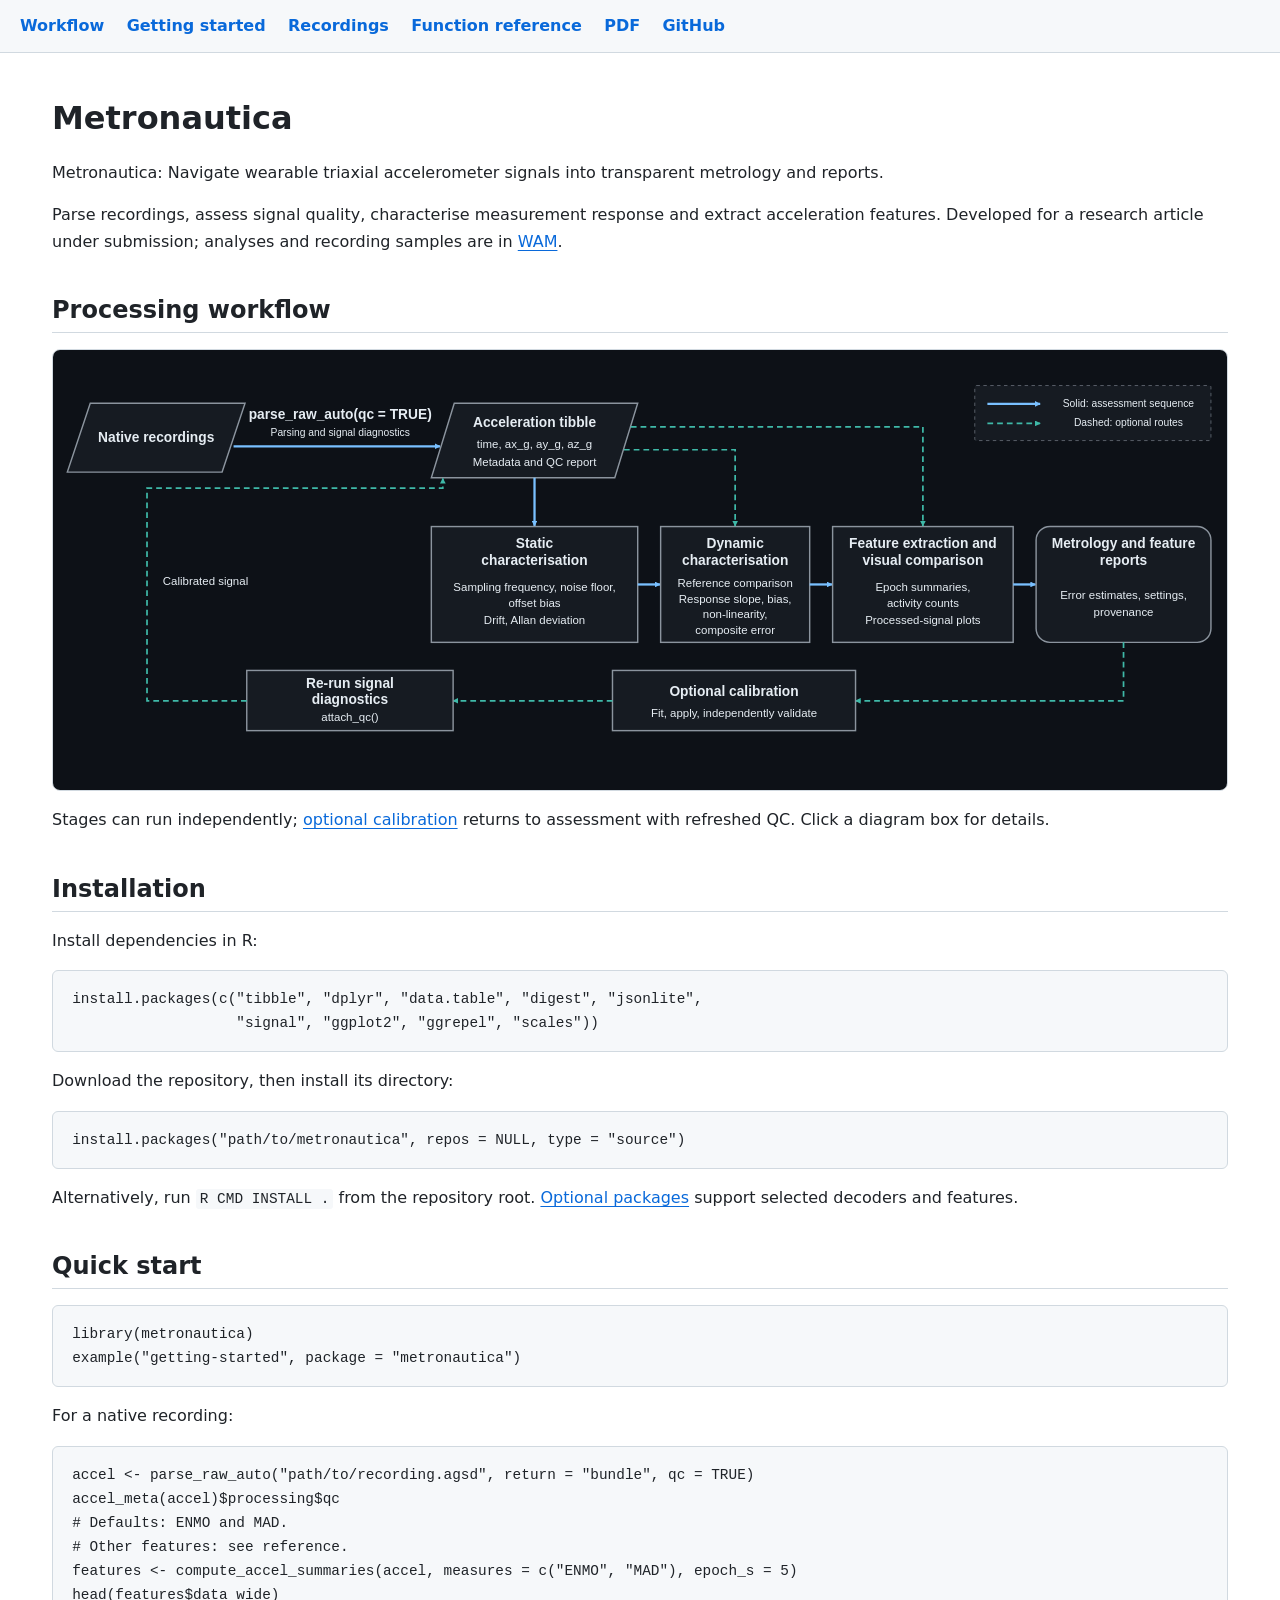
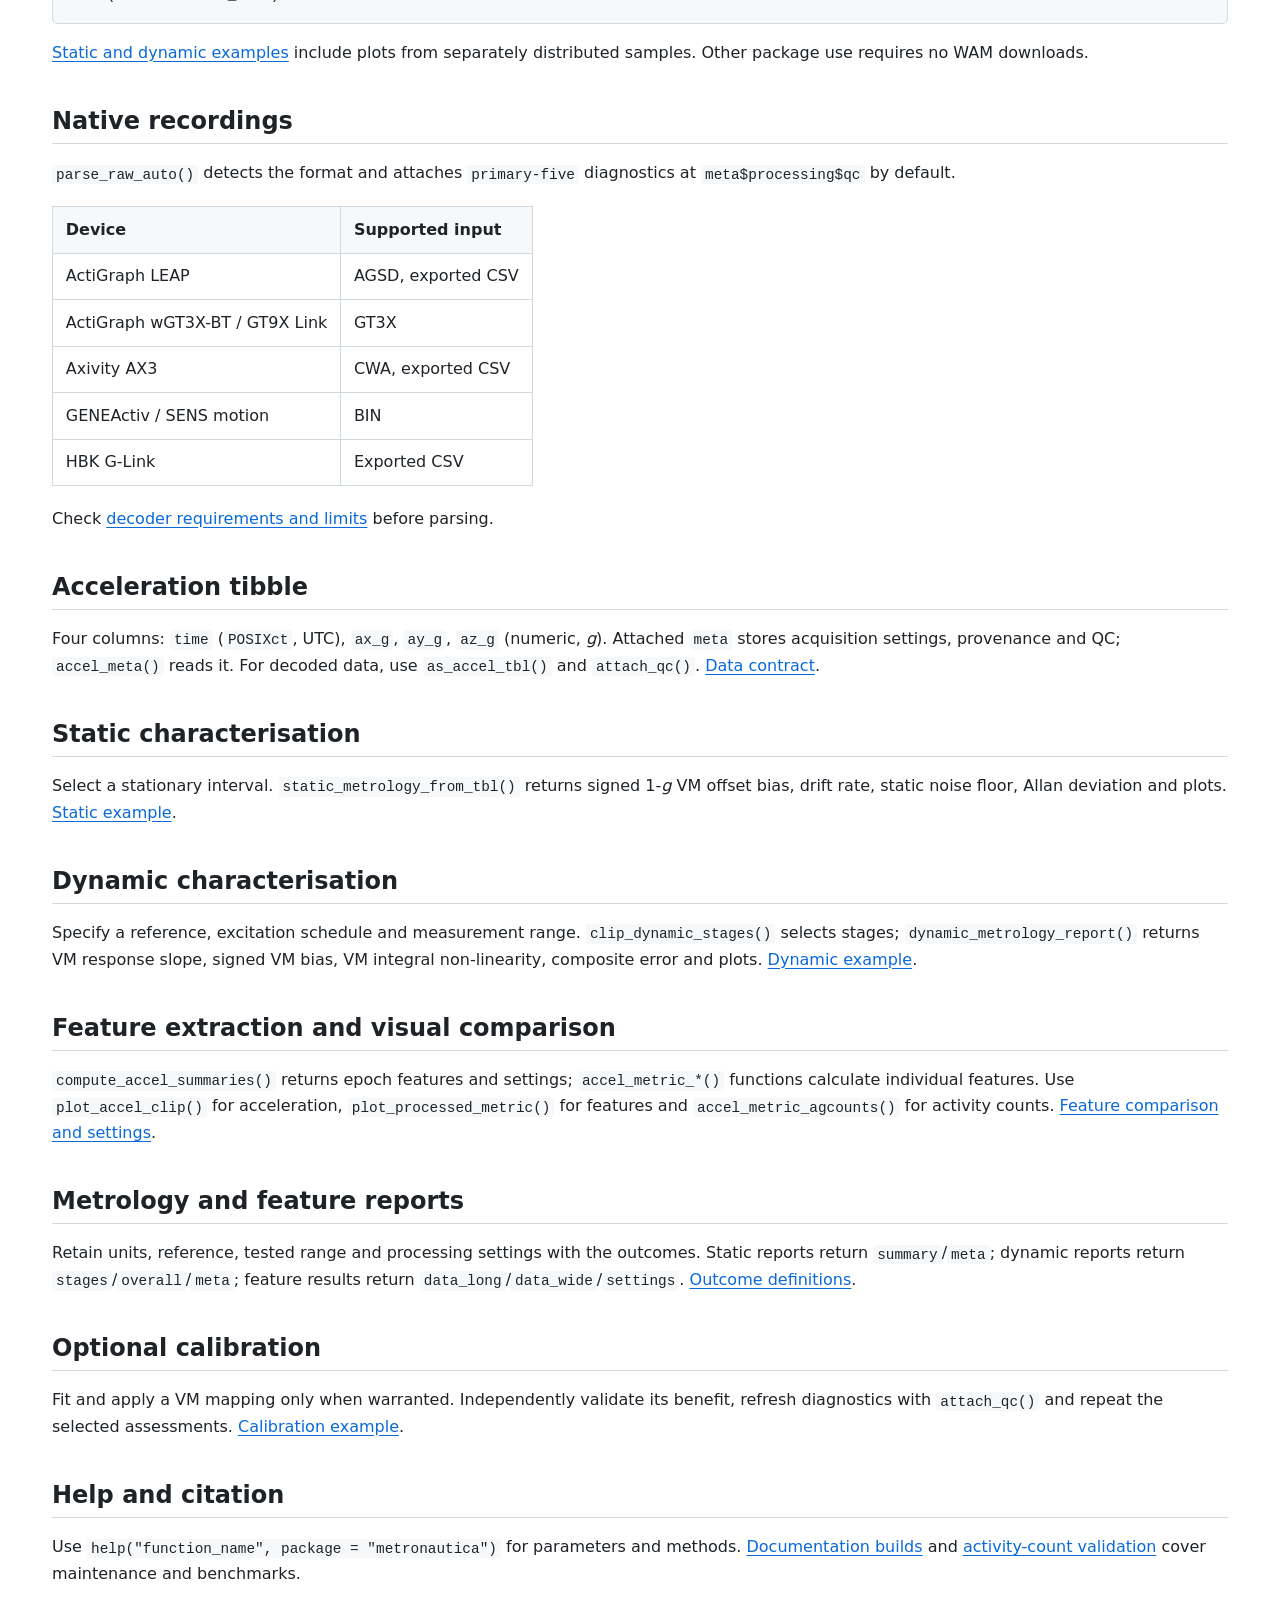
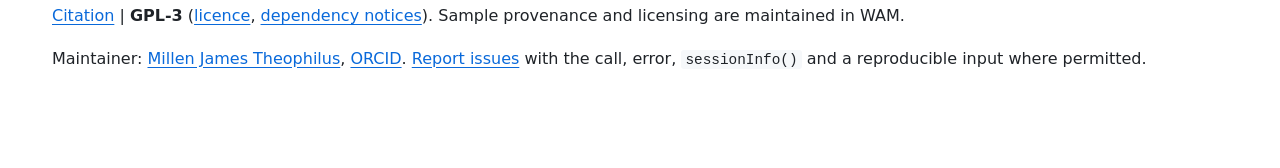
==== commit c0d9af8d: "Improve code and documentation readability" ====
--- a/docs/index.html
+++ b/docs/index.html
@@ -1,10 +1,9 @@
 <!doctype html><html lang="en-GB"><head><meta charset="utf-8"><meta name="viewport" content="width=device-width, initial-scale=1"><title>Processing workflow | Metronautica</title><link rel="stylesheet" href="assets/reference.css"></head><body><nav class="site-nav" aria-label="Documentation"><a href="index.html">Workflow</a><a href="getting-started.html">Getting started</a><a href="recording-examples.html">Recordings</a><a href="reference.html">Function reference</a><a href="metronautica-reference.pdf">PDF</a><a href="https://github.com/miltheo/metronautica">GitHub</a></nav><main class="guide"><p><a name="metronautica"></a></p>
 <h1>Metronautica</h1>
 <p>Metronautica: Navigate wearable triaxial accelerometer signals into transparent metrology and reports.</p>
-<p>Parse wearable recordings, inspect signal quality, characterise measurement response
-and extract acceleration features. Developed for a research article under submission;
-associated analyses and data are in <a href="https://github.com/miltheo/wam">WAM</a>.</p>
-<p><a href="getting-started.html">Getting started</a> · <a href="recording-examples.html">Recording examples</a> · <a href="metronautica-reference.pdf">PDF reference</a> · <a href="index.html">Browser guide</a></p>
+<p>Parse recordings, assess signal quality, characterise measurement response and
+extract acceleration features. Developed for a research article under submission;
+analyses and recording samples are in <a href="https://github.com/miltheo/wam">WAM</a>.</p>
 <p><a name="processing-workflow"></a></p>
 <h2>Processing workflow</h2>
 <svg class="workflow" viewBox="0 0 2048 768" role="group" aria-label="Interactive processing workflow"><image href="assets/workflow-dark.svg" width="2048" height="768"/><a href="#native-recordings" aria-label="Native recordings: GENEActiv/SENS BIN, Axivity CWA/AX3 CSV, ActiGraph GT3X/LEAP CSV/LEAP AGSD, HBK G-Link CSV. See decoder limits below."><title>Native recordings: GENEActiv/SENS BIN, Axivity CWA/AX3 CSV, ActiGraph GT3X/LEAP CSV/LEAP AGSD, HBK G-Link CSV. See decoder limits below.</title><rect class="hotspot" x="25" y="90" width="310" height="126"/></a>
@@ -16,43 +15,38 @@
 <a href="#metrology-and-feature-reports" aria-label="Reports: retain error estimates, units, resolved settings and provenance."><title>Reports: retain error estimates, units, resolved settings and provenance.</title><rect class="hotspot" x="1715" y="307" width="305" height="205"/></a>
 <a href="#optional-calibration" aria-label="Optional calibration: fit and apply a VM mapping; independently validate benefit and repeat assessments."><title>Optional calibration: fit and apply a VM mapping; independently validate benefit and repeat assessments.</title><rect class="hotspot" x="975" y="558" width="425" height="107"/></a>
 <a href="reference.html#attach_qc" aria-label="attach_qc(): open documentation for recomputing and attaching diagnostics to the calibrated signal before reassessment."><title>attach_qc(): open documentation for recomputing and attaching diagnostics to the calibrated signal before reassessment.</title><rect class="hotspot" x="337" y="558" width="361" height="107"/></a></svg>
-<p><a href="#native-recordings" title="GENEActiv/SENS BIN; Axivity CWA/AX3 CSV; ActiGraph GT3X/LEAP CSV/LEAP AGSD; HBK G-Link CSV.">Native recordings</a> →
-<a href="#acceleration-tibble" title="time: POSIXct, UTC; ax_g, ay_g, az_g: numeric acceleration in g; attached meta: acquisition settings, provenance and QC.">Acceleration tibble</a> →
-<a href="#static-characterisation">Static</a> → <a href="#dynamic-characterisation">Dynamic</a> →
-<a href="#feature-extraction-and-visual-comparison">Features</a> → <a href="#metrology-and-feature-reports">Reports</a>.
-<a href="#optional-calibration">Optional calibration</a> returns to assessment with refreshed QC.</p>
-<p>Each assessment can also be called independently. Open the browser guide locally
-for clickable diagram navigation.</p>
+<p>Stages can run independently; <a href="#optional-calibration">optional calibration</a> returns
+to assessment with refreshed QC. Click a diagram box for details.</p>
 <p><a name="installation"></a></p>
 <h2>Installation</h2>
 <p>Install dependencies in R:</p>
 <pre><code class="language-r">install.packages(c(&quot;tibble&quot;, &quot;dplyr&quot;, &quot;data.table&quot;, &quot;digest&quot;, &quot;jsonlite&quot;,
                    &quot;signal&quot;, &quot;ggplot2&quot;, &quot;ggrepel&quot;, &quot;scales&quot;))
 </code></pre>
-<p>Download this repository, then install its source directory from R:</p>
+<p>Download the repository, then install its directory:</p>
 <pre><code class="language-r">install.packages(&quot;path/to/metronautica&quot;, repos = NULL, type = &quot;source&quot;)
 </code></pre>
-<p>Alternatively, run <code>R CMD INSTALL .</code> from the repository root in a terminal.
-Optional decoder and plotting packages are listed in <a href="getting-started.html#optional-packages">Getting Started</a>.</p>
+<p>Alternatively, run <code>R CMD INSTALL .</code> from the repository root.
+<a href="getting-started.html#optional-packages">Optional packages</a> support selected decoders and features.</p>
 <p><a name="quick-start"></a></p>
 <h2>Quick start</h2>
-<p>Run the installed offline example to inspect QC, calculate ENMO/MAD and see their
-returned values and settings:</p>
 <pre><code class="language-r">library(metronautica)
 example(&quot;getting-started&quot;, package = &quot;metronautica&quot;)
 </code></pre>
 <p>For a native recording:</p>
 <pre><code class="language-r">accel &lt;- parse_raw_auto(&quot;path/to/recording.agsd&quot;, return = &quot;bundle&quot;, qc = TRUE)
 accel_meta(accel)$processing$qc
+# Defaults: ENMO and MAD.
+# Other features: see reference.
 features &lt;- compute_accel_summaries(accel, measures = c(&quot;ENMO&quot;, &quot;MAD&quot;), epoch_s = 5)
 head(features$data_wide)
 </code></pre>
-<p><a href="getting-started.html#real-recording-examples">Worked static and dynamic examples with plots</a>
-use separately distributed samples. Ordinary package use requires neither WAM nor downloads.</p>
+<p><a href="getting-started.html#real-recording-examples">Static and dynamic examples</a>
+include plots from separately distributed samples. Other package use requires no WAM downloads.</p>
 <p><a name="native-recordings"></a></p>
 <h2>Native recordings</h2>
-<p><code>parse_raw_auto()</code> detects the format and applies its documented decoder.
-QC is enabled by default and attached as <code>meta$processing$qc</code> (<code>primary-five</code>).</p>
+<p><code>parse_raw_auto()</code> detects the format and attaches <code>primary-five</code> diagnostics
+at <code>meta$processing$qc</code> by default.</p>
 <table>
 <thead>
 <tr>
@@ -83,57 +77,50 @@
 </tr>
 </tbody>
 </table>
-<p>See <a href="getting-started.html#optional-packages">decoder requirements and limits</a>,
-<a href="reference.html#parse_raw_auto">parser documentation</a> and <a href="https://github.com/miltheo/metronautica/blob/main/R/m_parsers.R">parser source</a>.</p>
+<p>Check <a href="reference.html#parse_raw_auto">decoder requirements and limits</a> before parsing.</p>
 <p><a name="acceleration-tibble"></a></p>
 <h2>Acceleration tibble</h2>
 <p>Four columns: <code>time</code> (<code>POSIXct</code>, UTC), <code>ax_g</code>, <code>ay_g</code>, <code>az_g</code> (numeric, <em>g</em>).
-Attached <code>meta</code> records acquisition settings, provenance and QC; read it with
-<code>accel_meta()</code>. For already decoded data, construct with <code>as_accel_tbl()</code> and
-attach diagnostics with <code>attach_qc()</code>.
+Attached <code>meta</code> stores acquisition settings, provenance and QC; <code>accel_meta()</code> reads it.
+For decoded data, use <code>as_accel_tbl()</code> and <code>attach_qc()</code>.
 <a href="reference.html#common-data-format">Data contract</a>.</p>
 <p><a name="static-characterisation"></a></p>
 <h2>Static characterisation</h2>
-<p>Select a stationary interval with an explicit start and duration.
-<code>static_metrology_from_tbl()</code> returns noise, signed 1-<em>g</em> VM offset bias, drift,
-Allan deviation and plots. Individual outcome functions are also available.
-<a href="getting-started.html#static-characterisation">Example</a> · <a href="reference.html#static_metrology_from_tbl">Reference</a> · <a href="https://github.com/miltheo/metronautica/blob/main/R/m_static.R">Source</a>.</p>
+<p>Select a stationary interval. <code>static_metrology_from_tbl()</code> returns signed 1-<em>g</em>
+VM offset bias, drift rate, static noise floor, Allan deviation and plots.
+<a href="getting-started.html#static-characterisation">Static example</a>.</p>
 <p><a name="dynamic-characterisation"></a></p>
 <h2>Dynamic characterisation</h2>
-<p>Specify test/reference recordings, the excitation schedule and measurement range.
+<p>Specify a reference, excitation schedule and measurement range.
 <code>clip_dynamic_stages()</code> selects stages; <code>dynamic_metrology_report()</code> returns
-response slope, signed VM bias, VM integral non-linearity, composite error and plots.
-<a href="getting-started.html#dynamic-characterisation">Example</a> · <a href="reference.html#dynamic_metrology_report">Reference</a> · <a href="https://github.com/miltheo/metronautica/blob/main/R/m_dynamic.R">Source</a>.</p>
+VM response slope, signed VM bias, VM integral non-linearity, composite error and plots.
+<a href="getting-started.html#dynamic-characterisation">Dynamic example</a>.</p>
 <p><a name="feature-extraction-and-visual-comparison"></a></p>
 <h2>Feature extraction and visual comparison</h2>
-<p><code>compute_accel_summaries()</code> returns epoch features and resolved settings;
-<code>accel_metric_*()</code> functions provide individual calculations.
-<code>plot_accel_clip()</code> shows acceleration; <code>plot_processed_metric()</code> shows features.
-Activity counts use the standalone <code>accel_metric_agcounts()</code>.
-<a href="recording-examples.html#feature-comparison">Combined comparison example</a> · <a href="recording-examples.html#feature-settings">Feature guide</a> · <a href="reference.html#compute_accel_summaries">Reference</a> · <a href="https://github.com/miltheo/metronautica/blob/main/R/m_accel_summary_suite.R">Source</a>.</p>
+<p><code>compute_accel_summaries()</code> returns epoch features and settings; <code>accel_metric_*()</code>
+functions calculate individual features. Use <code>plot_accel_clip()</code> for acceleration,
+<code>plot_processed_metric()</code> for features and <code>accel_metric_agcounts()</code> for activity counts.
+<a href="recording-examples.html#feature-comparison">Feature comparison and settings</a>.</p>
 <p><a name="metrology-and-feature-reports"></a></p>
 <h2>Metrology and feature reports</h2>
-<p>Retain outcomes with their units, reference, tested range and processing settings.
-Static results provide <code>summary</code>/<code>meta</code>; dynamic results provide <code>stages</code>/<code>overall</code>/<code>meta</code>;
-feature results provide <code>data_long</code>/<code>data_wide</code>/<code>settings</code>.
-<a href="reference.html#measurement-definitions">Outcome reference</a>.</p>
+<p>Retain units, reference, tested range and processing settings with the outcomes.
+Static reports return <code>summary</code>/<code>meta</code>; dynamic reports return <code>stages</code>/<code>overall</code>/<code>meta</code>;
+feature results return <code>data_long</code>/<code>data_wide</code>/<code>settings</code>.
+<a href="reference.html#measurement-definitions">Outcome definitions</a>.</p>
 <p><a name="optional-calibration"></a></p>
 <h2>Optional calibration</h2>
-<p>Use <code>dm_fit_vm_calibration()</code> and its application helpers when additional VM
-calibration is warranted. Validate benefit independently, call <code>attach_qc()</code> on
-the calibrated signal, then repeat the selected assessments.
-<a href="reference.html#dm_fit_vm_calibration">Methods</a> · <a href="reference.html#attach_qc">Refresh QC</a> · <a href="https://github.com/miltheo/metronautica/blob/main/R/m_dynamic.R">Source</a>.</p>
-<p><a name="documentation-and-citation"></a></p>
-<h2>Documentation and citation</h2>
-<p>Use <code>help(&quot;function_name&quot;, package = &quot;metronautica&quot;)</code> in R, or the
-<a href="reference.html">HTML reference</a> and <a href="metronautica-reference.pdf">PDF reference</a>.
-<a href="documentation.html">Documentation maintenance</a> covers repository layout, tests and builds.</p>
-<p><a href="activity-counts.html">Activity-count validation</a> · <a href="https://github.com/miltheo/metronautica/blob/main/CITATION.cff">Citation</a> ·
-<strong>GPL-3</strong> (<a href="https://github.com/miltheo/metronautica/blob/main/LICENSE.md">licence</a>, <a href="dependency-licensing.html">dependency notices</a>).
-Native sample distribution, provenance and GPL-3 licensing are documented in
-<a href="https://github.com/miltheo/wam/blob/main/samples/README.md">WAM</a>.</p>
+<p>Fit and apply a VM mapping only when warranted. Independently validate its benefit,
+refresh diagnostics with <code>attach_qc()</code> and repeat the selected assessments.
+<a href="recording-examples.html#calibration">Calibration example</a>.</p>
+<p><a name="help-and-citation"></a></p>
+<h2>Help and citation</h2>
+<p>Use <code>help(&quot;function_name&quot;, package = &quot;metronautica&quot;)</code> for parameters and methods.
+<a href="documentation.html">Documentation builds</a> and <a href="activity-counts.html">activity-count validation</a>
+cover maintenance and benchmarks.</p>
+<p><a href="https://github.com/miltheo/metronautica/blob/main/CITATION.cff">Citation</a> | <strong>GPL-3</strong> (<a href="https://github.com/miltheo/metronautica/blob/main/LICENSE.md">licence</a>, <a href="dependency-licensing.html">dependency notices</a>).
+Sample provenance and licensing are maintained in WAM.</p>
 <p>Maintainer: <a href="https://github.com/miltheo">Millen James Theophilus</a>,
 <a href="https://orcid.org/0000-0001-9823-7177">ORCID</a>.
-<a href="https://github.com/miltheo/metronautica/issues">Report an issue</a> with the function
-call, error, <code>sessionInfo()</code> and a reproducible input where permitted.</p>
+<a href="https://github.com/miltheo/metronautica/issues">Report issues</a> with the call,
+error, <code>sessionInfo()</code> and a reproducible input where permitted.</p>
 </main></body></html>
--- a/docs/assets/reference.css
+++ b/docs/assets/reference.css
@@ -41,3 +41,15 @@
 [hidden] { display:none !important; }
 @media (max-width:900px) { .guide,.container { padding:1rem 1rem 3rem; } nav.package { position:static; width:auto; max-height:20rem; border-bottom:1px solid var(--line); } .container > main,.container > h1,.container > hr { margin-left:0; } .site-nav { position:static; } }
 @media print { .site-nav,nav.package { display:none; } .container > * { margin-left:0 !important; } body { font-size:11pt; } pre { white-space:pre-wrap; } }
+
+nav.package .topic-group h3 { margin:1.2rem 0 .5rem; font-size:.92rem; }
+nav.package .topic-item { margin:.5rem 0; }
+nav.package summary { cursor:pointer; padding-left:.15rem; }
+nav.package summary::marker { color:var(--muted); }
+nav.package .topic-link { text-decoration:none; }
+nav.package .topic-link code { font-size:.82rem; background:none; padding:0; }
+nav.package .topic-title { display:block; margin:.15rem 0 0 1rem; color:var(--muted); font-size:.8rem; }
+nav.package .topic-sections { margin:.35rem 0 .6rem 1.05rem; padding-left:.7rem; border-left:1px solid var(--line); }
+nav.package .topic-sections li { margin:.25rem 0; font-size:.8rem; }
+nav.package .topic-results { margin:.35rem 0; min-height:1.2em; color:var(--muted); font-size:.8rem; }
+nav.package a[aria-current=location] { color:var(--fg); text-decoration:underline; font-weight:600; }
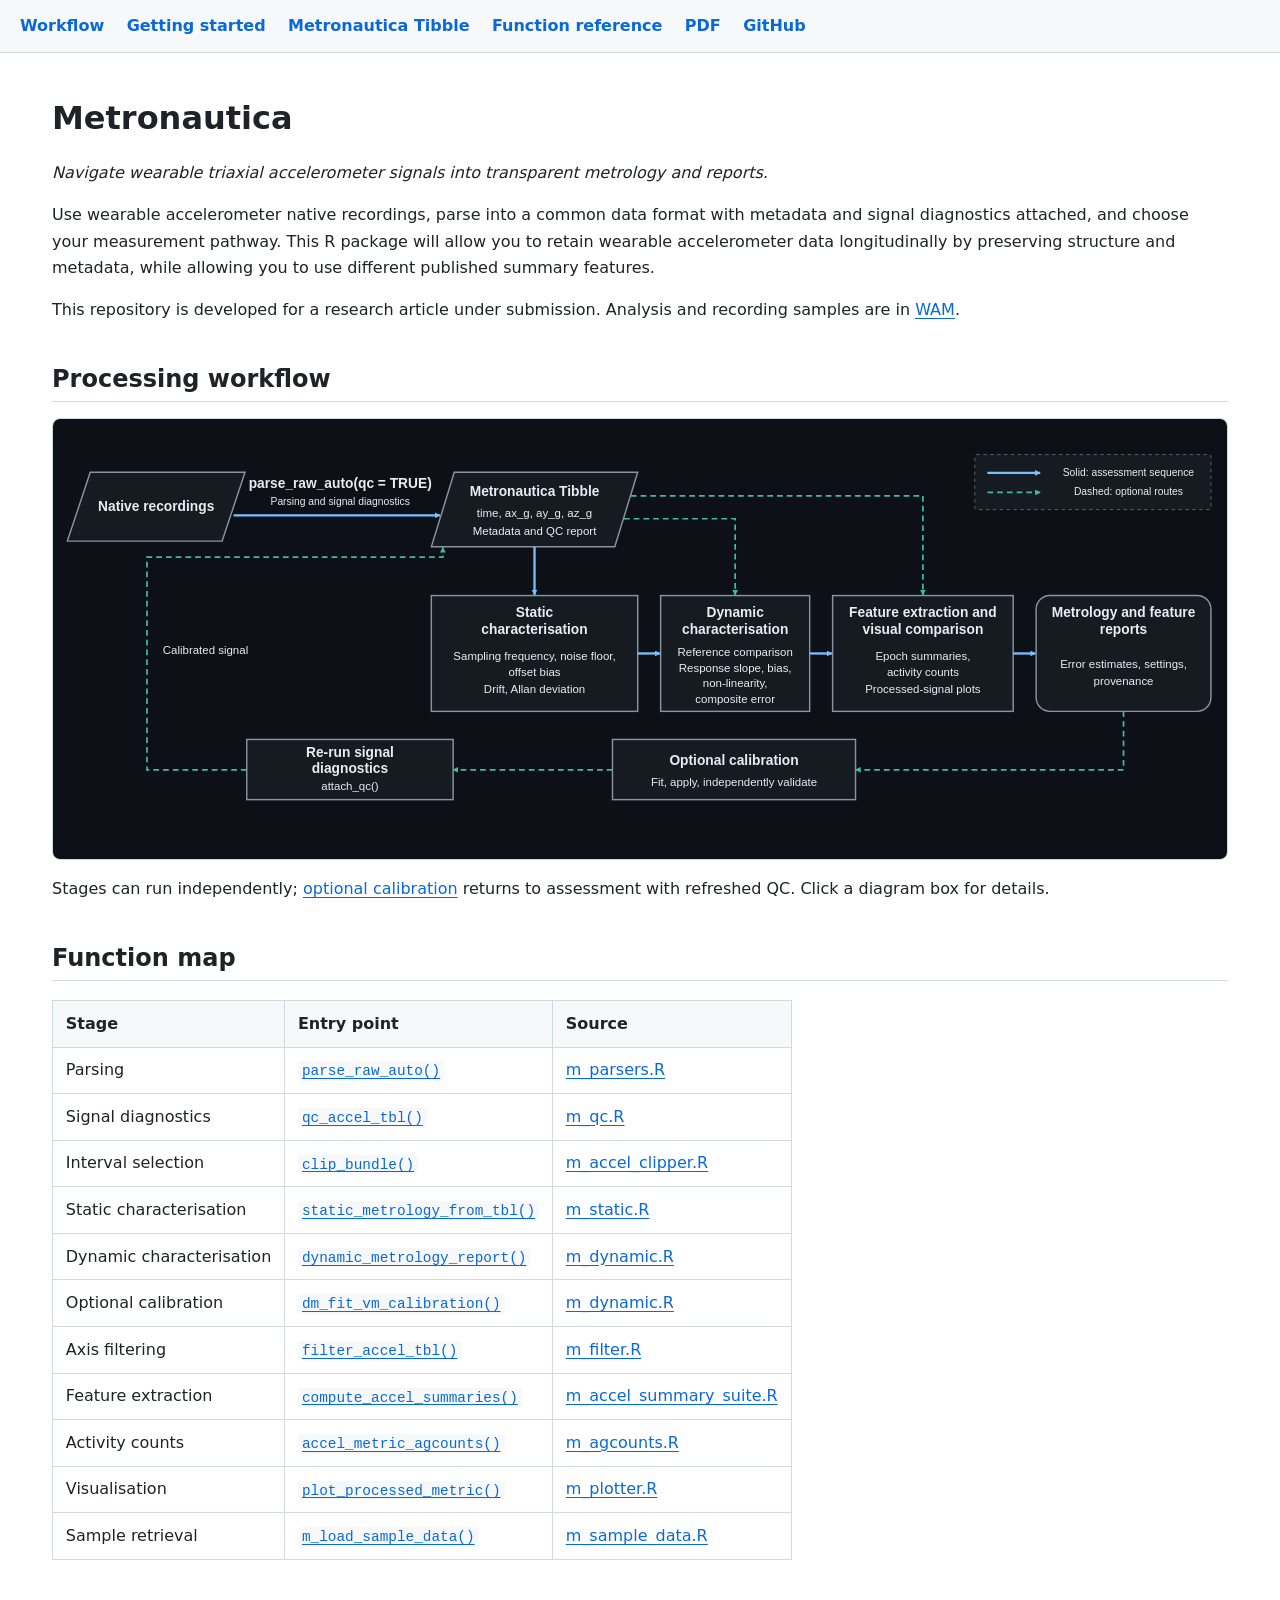
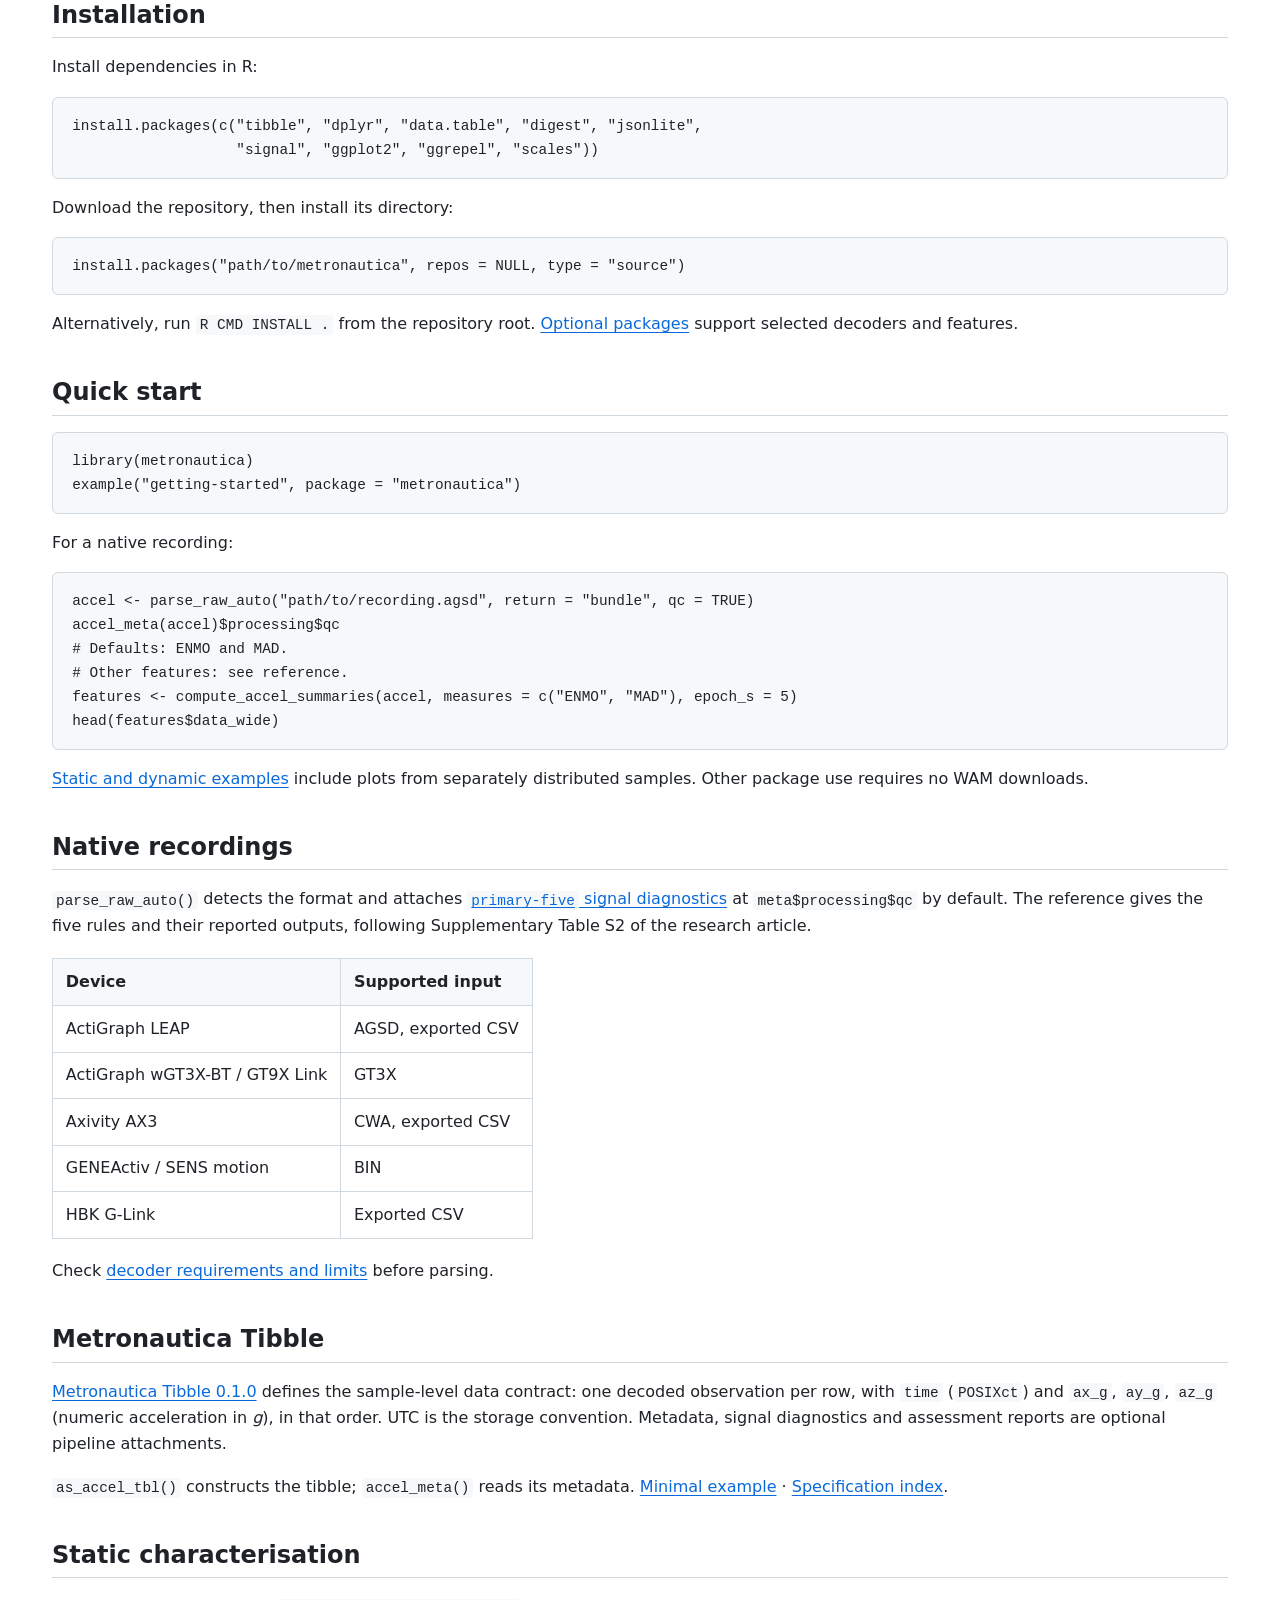
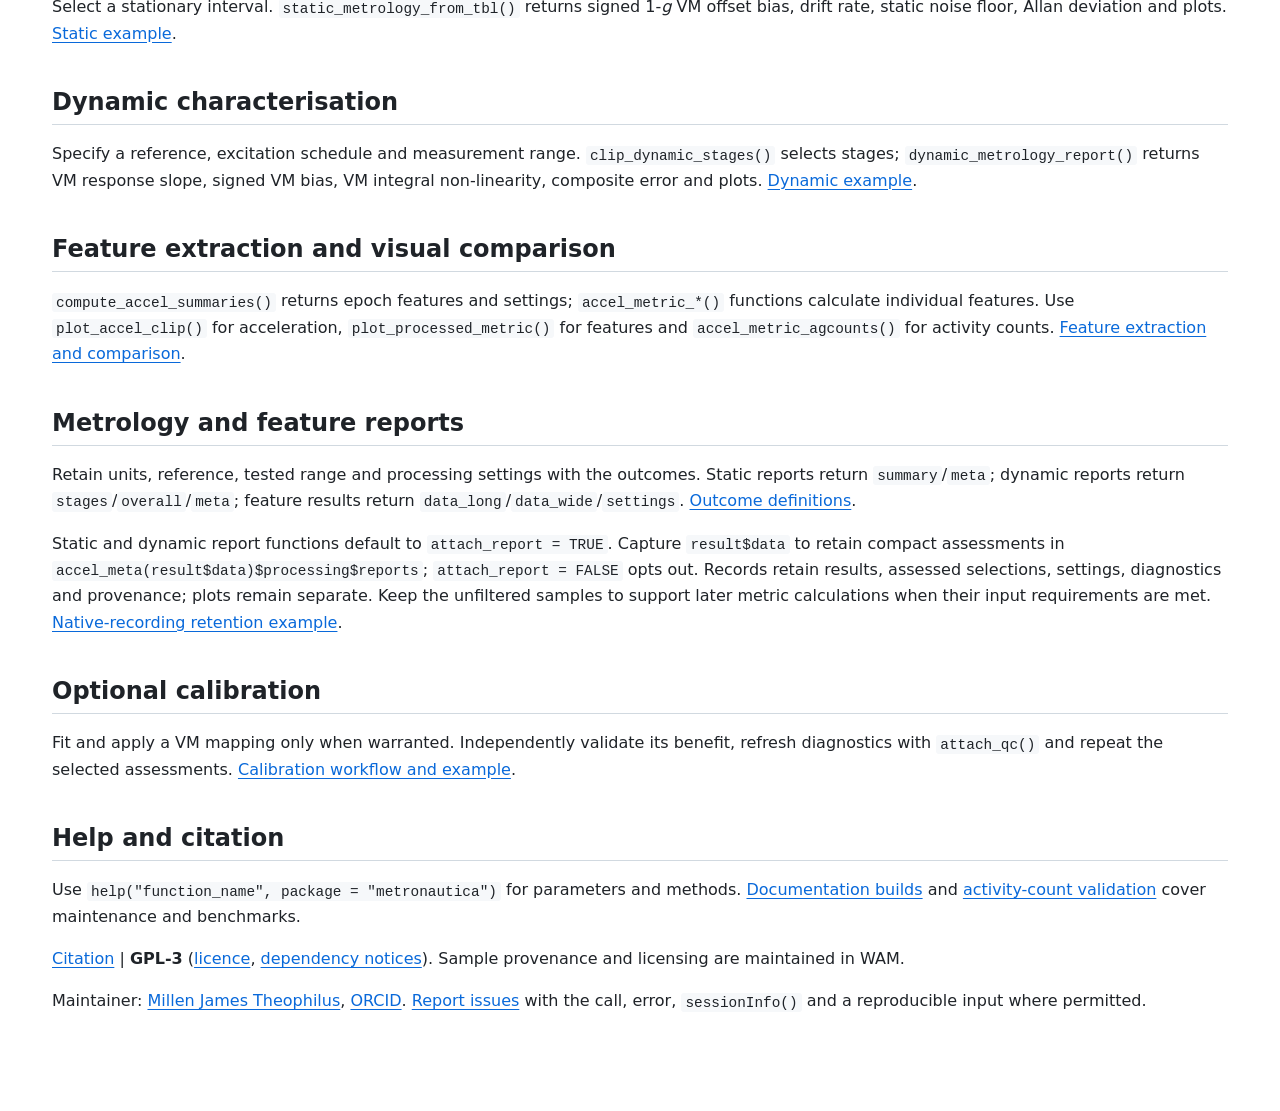
==== commit 6d7f5e9a: "Improve documentation" ====
--- a/docs/index.html
+++ b/docs/index.html
@@ -1,14 +1,18 @@
-<!doctype html><html lang="en-GB"><head><meta charset="utf-8"><meta name="viewport" content="width=device-width, initial-scale=1"><title>Processing workflow | Metronautica</title><link rel="stylesheet" href="assets/reference.css"></head><body><nav class="site-nav" aria-label="Documentation"><a href="index.html">Workflow</a><a href="getting-started.html">Getting started</a><a href="recording-examples.html">Recordings</a><a href="reference.html">Function reference</a><a href="metronautica-reference.pdf">PDF</a><a href="https://github.com/miltheo/metronautica">GitHub</a></nav><main class="guide"><p><a name="metronautica"></a></p>
+<!doctype html><html lang="en-GB"><head><meta charset="utf-8"><meta name="viewport" content="width=device-width, initial-scale=1"><title>Processing workflow | Metronautica</title><link rel="stylesheet" href="assets/reference.css"></head><body><nav class="site-nav" aria-label="Documentation"><a href="index.html">Workflow</a><a href="getting-started.html">Getting started</a><a href="metronautica-tibble.html">Metronautica Tibble</a><a href="reference.html">Function reference</a><a href="metronautica-reference.pdf">PDF</a><a href="https://github.com/miltheo/metronautica">GitHub</a></nav><main class="guide"><p><a name="metronautica"></a></p>
 <h1>Metronautica</h1>
-<p>Metronautica: Navigate wearable triaxial accelerometer signals into transparent metrology and reports.</p>
-<p>Parse recordings, assess signal quality, characterise measurement response and
-extract acceleration features. Developed for a research article under submission;
-analyses and recording samples are in <a href="https://github.com/miltheo/wam">WAM</a>.</p>
+<p><em>Navigate wearable triaxial accelerometer signals into transparent metrology and reports.</em></p>
+<p>Use wearable accelerometer native recordings, parse into a common data format
+with metadata and signal diagnostics attached, and choose your measurement
+pathway. This R package will allow you to retain wearable accelerometer data
+longitudinally by preserving structure and metadata, while allowing you to use
+different published summary features.</p>
+<p>This repository is developed for a research article under submission. Analysis
+and recording samples are in <a href="https://github.com/miltheo/wam">WAM</a>.</p>
 <p><a name="processing-workflow"></a></p>
 <h2>Processing workflow</h2>
 <svg class="workflow" viewBox="0 0 2048 768" role="group" aria-label="Interactive processing workflow"><image href="assets/workflow-dark.svg" width="2048" height="768"/><a href="#native-recordings" aria-label="Native recordings: GENEActiv/SENS BIN, Axivity CWA/AX3 CSV, ActiGraph GT3X/LEAP CSV/LEAP AGSD, HBK G-Link CSV. See decoder limits below."><title>Native recordings: GENEActiv/SENS BIN, Axivity CWA/AX3 CSV, ActiGraph GT3X/LEAP CSV/LEAP AGSD, HBK G-Link CSV. See decoder limits below.</title><rect class="hotspot" x="25" y="90" width="310" height="126"/></a>
 <a href="https://github.com/miltheo/metronautica/blob/main/R/m_parsers.R" aria-label="Open m_parsers.R: parse_raw_auto(qc = TRUE) decodes the native recording and attaches primary-five diagnostics."><title>Open m_parsers.R: parse_raw_auto(qc = TRUE) decodes the native recording and attaches primary-five diagnostics.</title><rect class="hotspot" x="347" y="89" width="328" height="72"/></a>
-<a href="#acceleration-tibble" aria-label="Acceleration tibble: time (POSIXct, UTC), ax_g, ay_g, az_g (numeric, g). Attached meta holds acquisition settings, provenance and QC."><title>Acceleration tibble: time (POSIXct, UTC), ax_g, ay_g, az_g (numeric, g). Attached meta holds acquisition settings, provenance and QC.</title><rect class="hotspot" x="660" y="90" width="360" height="135"/></a>
+<a href="#metronautica-tibble" aria-label="Metronautica Tibble 0.1.0: only time (POSIXct), ax_g, ay_g, az_g (numeric g) are required. Metadata, diagnostics and reports are optional pipeline additions."><title>Metronautica Tibble 0.1.0: only time (POSIXct), ax_g, ay_g, az_g (numeric g) are required. Metadata, diagnostics and reports are optional pipeline additions.</title><rect class="hotspot" x="660" y="90" width="360" height="135"/></a>
 <a href="#static-characterisation" aria-label="Static characterisation: select a stationary interval; sampling frequency, noise floor, signed offset bias, drift and Allan deviation."><title>Static characterisation: select a stationary interval; sampling frequency, noise floor, signed offset bias, drift and Allan deviation.</title><rect class="hotspot" x="660" y="307" width="360" height="205"/></a>
 <a href="#dynamic-characterisation" aria-label="Dynamic characterisation: specify a reference, range and stage schedule; response slope, bias, non-linearity and composite error."><title>Dynamic characterisation: specify a reference, range and stage schedule; response slope, bias, non-linearity and composite error.</title><rect class="hotspot" x="1060" y="307" width="260" height="205"/></a>
 <a href="#feature-extraction-and-visual-comparison" aria-label="Feature extraction and visual comparison: compute epoch summaries or counts and inspect processed-signal plots."><title>Feature extraction and visual comparison: compute epoch summaries or counts and inspect processed-signal plots.</title><rect class="hotspot" x="1360" y="307" width="315" height="205"/></a>
@@ -17,6 +21,74 @@
 <a href="reference.html#attach_qc" aria-label="attach_qc(): open documentation for recomputing and attaching diagnostics to the calibrated signal before reassessment."><title>attach_qc(): open documentation for recomputing and attaching diagnostics to the calibrated signal before reassessment.</title><rect class="hotspot" x="337" y="558" width="361" height="107"/></a></svg>
 <p>Stages can run independently; <a href="#optional-calibration">optional calibration</a> returns
 to assessment with refreshed QC. Click a diagram box for details.</p>
+<p><a name="function-map"></a></p>
+<h2>Function map</h2>
+<table>
+<thead>
+<tr>
+<th>Stage</th>
+<th>Entry point</th>
+<th>Source</th>
+</tr>
+</thead>
+<tbody>
+<tr>
+<td>Parsing</td>
+<td><a href="reference.html#parse_raw_auto"><code>parse_raw_auto()</code></a></td>
+<td><a href="https://github.com/miltheo/metronautica/blob/main/R/m_parsers.R">m_parsers.R</a></td>
+</tr>
+<tr>
+<td>Signal diagnostics</td>
+<td><a href="reference.html#qc_accel_tbl"><code>qc_accel_tbl()</code></a></td>
+<td><a href="https://github.com/miltheo/metronautica/blob/main/R/m_qc.R">m_qc.R</a></td>
+</tr>
+<tr>
+<td>Interval selection</td>
+<td><a href="reference.html#clip_bundle"><code>clip_bundle()</code></a></td>
+<td><a href="https://github.com/miltheo/metronautica/blob/main/R/m_accel_clipper.R">m_accel_clipper.R</a></td>
+</tr>
+<tr>
+<td>Static characterisation</td>
+<td><a href="reference.html#static_metrology_from_tbl"><code>static_metrology_from_tbl()</code></a></td>
+<td><a href="https://github.com/miltheo/metronautica/blob/main/R/m_static.R">m_static.R</a></td>
+</tr>
+<tr>
+<td>Dynamic characterisation</td>
+<td><a href="reference.html#dynamic_metrology_report"><code>dynamic_metrology_report()</code></a></td>
+<td><a href="https://github.com/miltheo/metronautica/blob/main/R/m_dynamic.R">m_dynamic.R</a></td>
+</tr>
+<tr>
+<td>Optional calibration</td>
+<td><a href="reference.html#dm_fit_vm_calibration"><code>dm_fit_vm_calibration()</code></a></td>
+<td><a href="https://github.com/miltheo/metronautica/blob/main/R/m_dynamic.R">m_dynamic.R</a></td>
+</tr>
+<tr>
+<td>Axis filtering</td>
+<td><a href="reference.html#filter_accel_tbl"><code>filter_accel_tbl()</code></a></td>
+<td><a href="https://github.com/miltheo/metronautica/blob/main/R/m_filter.R">m_filter.R</a></td>
+</tr>
+<tr>
+<td>Feature extraction</td>
+<td><a href="reference.html#compute_accel_summaries"><code>compute_accel_summaries()</code></a></td>
+<td><a href="https://github.com/miltheo/metronautica/blob/main/R/m_accel_summary_suite.R">m_accel_summary_suite.R</a></td>
+</tr>
+<tr>
+<td>Activity counts</td>
+<td><a href="reference.html#accel_metric_agcounts"><code>accel_metric_agcounts()</code></a></td>
+<td><a href="https://github.com/miltheo/metronautica/blob/main/R/m_agcounts.R">m_agcounts.R</a></td>
+</tr>
+<tr>
+<td>Visualisation</td>
+<td><a href="reference.html#plot_processed_metric"><code>plot_processed_metric()</code></a></td>
+<td><a href="https://github.com/miltheo/metronautica/blob/main/R/m_plotter.R">m_plotter.R</a></td>
+</tr>
+<tr>
+<td>Sample retrieval</td>
+<td><a href="reference.html#m_load_sample_data"><code>m_load_sample_data()</code></a></td>
+<td><a href="https://github.com/miltheo/metronautica/blob/main/R/m_sample_data.R">m_sample_data.R</a></td>
+</tr>
+</tbody>
+</table>
 <p><a name="installation"></a></p>
 <h2>Installation</h2>
 <p>Install dependencies in R:</p>
@@ -45,8 +117,10 @@
 include plots from separately distributed samples. Other package use requires no WAM downloads.</p>
 <p><a name="native-recordings"></a></p>
 <h2>Native recordings</h2>
-<p><code>parse_raw_auto()</code> detects the format and attaches <code>primary-five</code> diagnostics
-at <code>meta$processing$qc</code> by default.</p>
+<p><code>parse_raw_auto()</code> detects the format and attaches
+<a href="reference.html#qc_accel_tbl--details"><code>primary-five</code> signal diagnostics</a>
+at <code>meta$processing$qc</code> by default. The reference gives the five rules and their
+reported outputs, following Supplementary Table S2 of the research article.</p>
 <table>
 <thead>
 <tr>
@@ -79,11 +153,15 @@
 </table>
 <p>Check <a href="reference.html#parse_raw_auto">decoder requirements and limits</a> before parsing.</p>
 <p><a name="acceleration-tibble"></a></p>
-<h2>Acceleration tibble</h2>
-<p>Four columns: <code>time</code> (<code>POSIXct</code>, UTC), <code>ax_g</code>, <code>ay_g</code>, <code>az_g</code> (numeric, <em>g</em>).
-Attached <code>meta</code> stores acquisition settings, provenance and QC; <code>accel_meta()</code> reads it.
-For decoded data, use <code>as_accel_tbl()</code> and <code>attach_qc()</code>.
-<a href="reference.html#common-data-format">Data contract</a>.</p>
+<p><a name="metronautica-tibble"></a></p>
+<h2>Metronautica Tibble</h2>
+<p><a href="metronautica-tibble.html">Metronautica Tibble 0.1.0</a> defines the
+sample-level data contract: one decoded observation per row, with <code>time</code>
+(<code>POSIXct</code>) and <code>ax_g</code>, <code>ay_g</code>, <code>az_g</code> (numeric acceleration in <em>g</em>), in that order.
+UTC is the storage convention. Metadata, signal diagnostics and assessment
+reports are optional pipeline attachments.</p>
+<p><code>as_accel_tbl()</code> constructs the tibble; <code>accel_meta()</code> reads its metadata.
+<a href="https://github.com/miltheo/metronautica/blob/main/examples/tibble_minimal.R">Minimal example</a> · <a href="../data-contract/README.md">Specification index</a>.</p>
 <p><a name="static-characterisation"></a></p>
 <h2>Static characterisation</h2>
 <p>Select a stationary interval. <code>static_metrology_from_tbl()</code> returns signed 1-<em>g</em>
@@ -100,18 +178,25 @@
 <p><code>compute_accel_summaries()</code> returns epoch features and settings; <code>accel_metric_*()</code>
 functions calculate individual features. Use <code>plot_accel_clip()</code> for acceleration,
 <code>plot_processed_metric()</code> for features and <code>accel_metric_agcounts()</code> for activity counts.
-<a href="recording-examples.html#feature-comparison">Feature comparison and settings</a>.</p>
+<a href="getting-started.html#feature-extraction">Feature extraction and comparison</a>.</p>
 <p><a name="metrology-and-feature-reports"></a></p>
 <h2>Metrology and feature reports</h2>
 <p>Retain units, reference, tested range and processing settings with the outcomes.
 Static reports return <code>summary</code>/<code>meta</code>; dynamic reports return <code>stages</code>/<code>overall</code>/<code>meta</code>;
 feature results return <code>data_long</code>/<code>data_wide</code>/<code>settings</code>.
 <a href="reference.html#measurement-definitions">Outcome definitions</a>.</p>
+<p>Static and dynamic report functions default to <code>attach_report = TRUE</code>.
+Capture <code>result$data</code> to retain compact assessments in
+<code>accel_meta(result$data)$processing$reports</code>; <code>attach_report = FALSE</code> opts out.
+Records retain results, assessed selections, settings, diagnostics and provenance;
+plots remain separate. Keep the unfiltered samples to support later metric
+calculations when their input requirements are met.
+<a href="https://github.com/miltheo/metronautica/blob/main/examples/data_contract.R">Native-recording retention example</a>.</p>
 <p><a name="optional-calibration"></a></p>
 <h2>Optional calibration</h2>
 <p>Fit and apply a VM mapping only when warranted. Independently validate its benefit,
 refresh diagnostics with <code>attach_qc()</code> and repeat the selected assessments.
-<a href="recording-examples.html#calibration">Calibration example</a>.</p>
+<a href="getting-started.html#optional-calibration">Calibration workflow and example</a>.</p>
 <p><a name="help-and-citation"></a></p>
 <h2>Help and citation</h2>
 <p>Use <code>help(&quot;function_name&quot;, package = &quot;metronautica&quot;)</code> for parameters and methods.
--- a/docs/assets/reference.css
+++ b/docs/assets/reference.css
@@ -53,3 +53,7 @@
 nav.package .topic-sections li { margin:.25rem 0; font-size:.8rem; }
 nav.package .topic-results { margin:.35rem 0; min-height:1.2em; color:var(--muted); font-size:.8rem; }
 nav.package a[aria-current=location] { color:var(--fg); text-decoration:underline; font-weight:600; }
+
+.visual-guide { margin:1.5rem 0; }
+.guide-diagram { display:block; width:100%; height:auto; border:1px solid var(--line); border-radius:8px; }
+.diagram-open { display:inline-block; margin-top:.35rem; font-size:.85rem; }
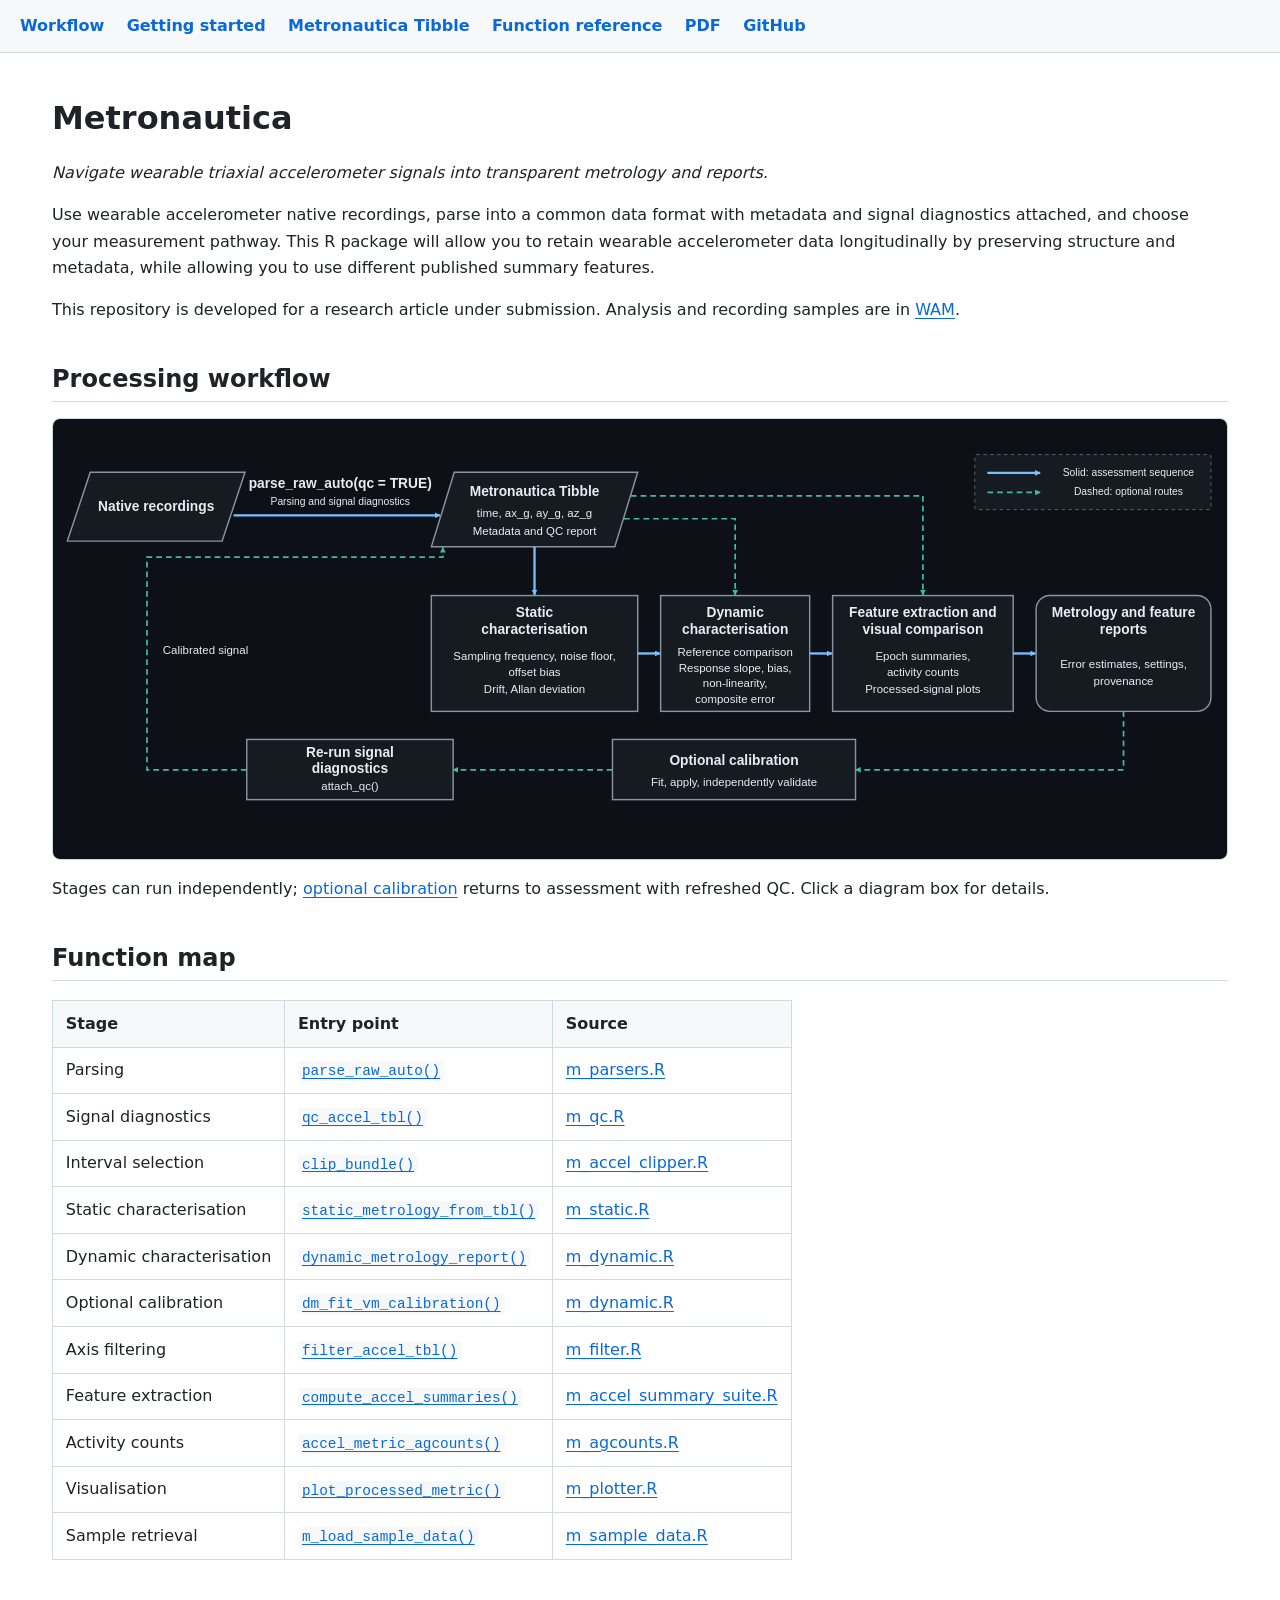
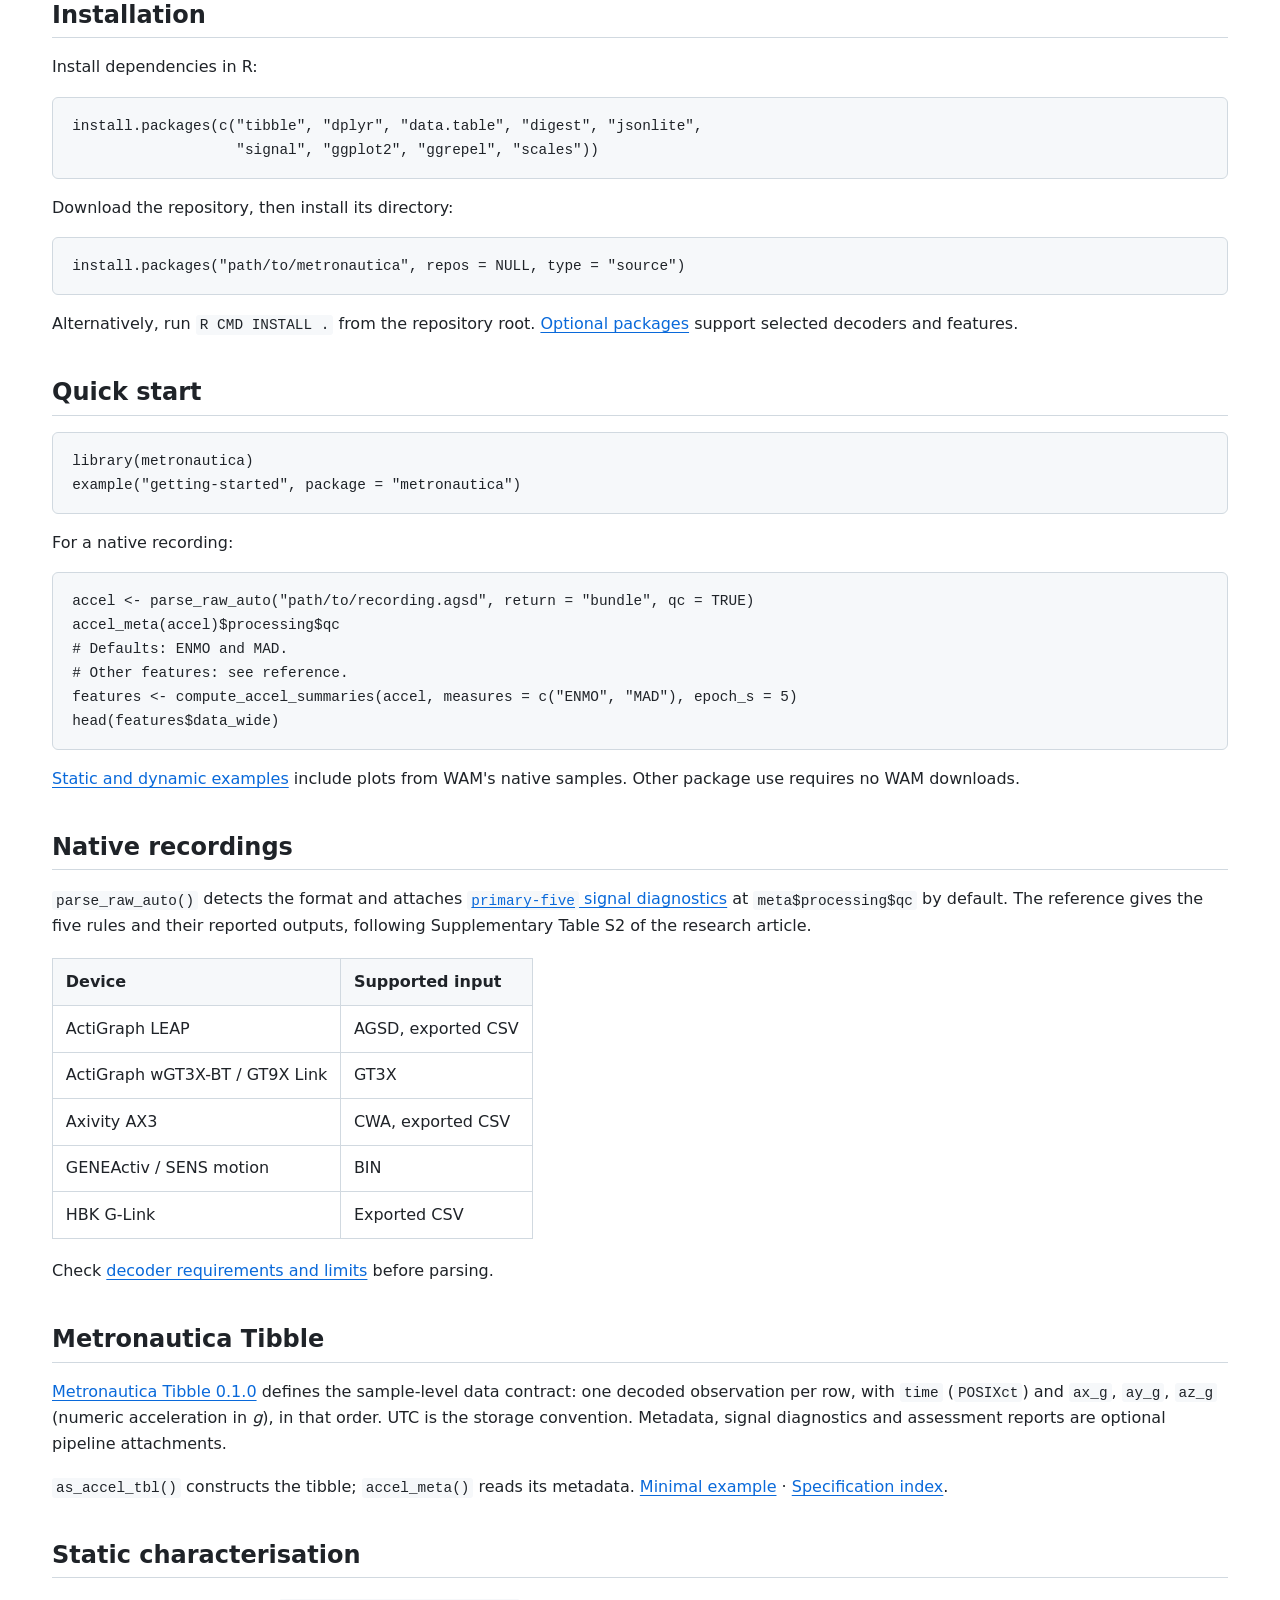
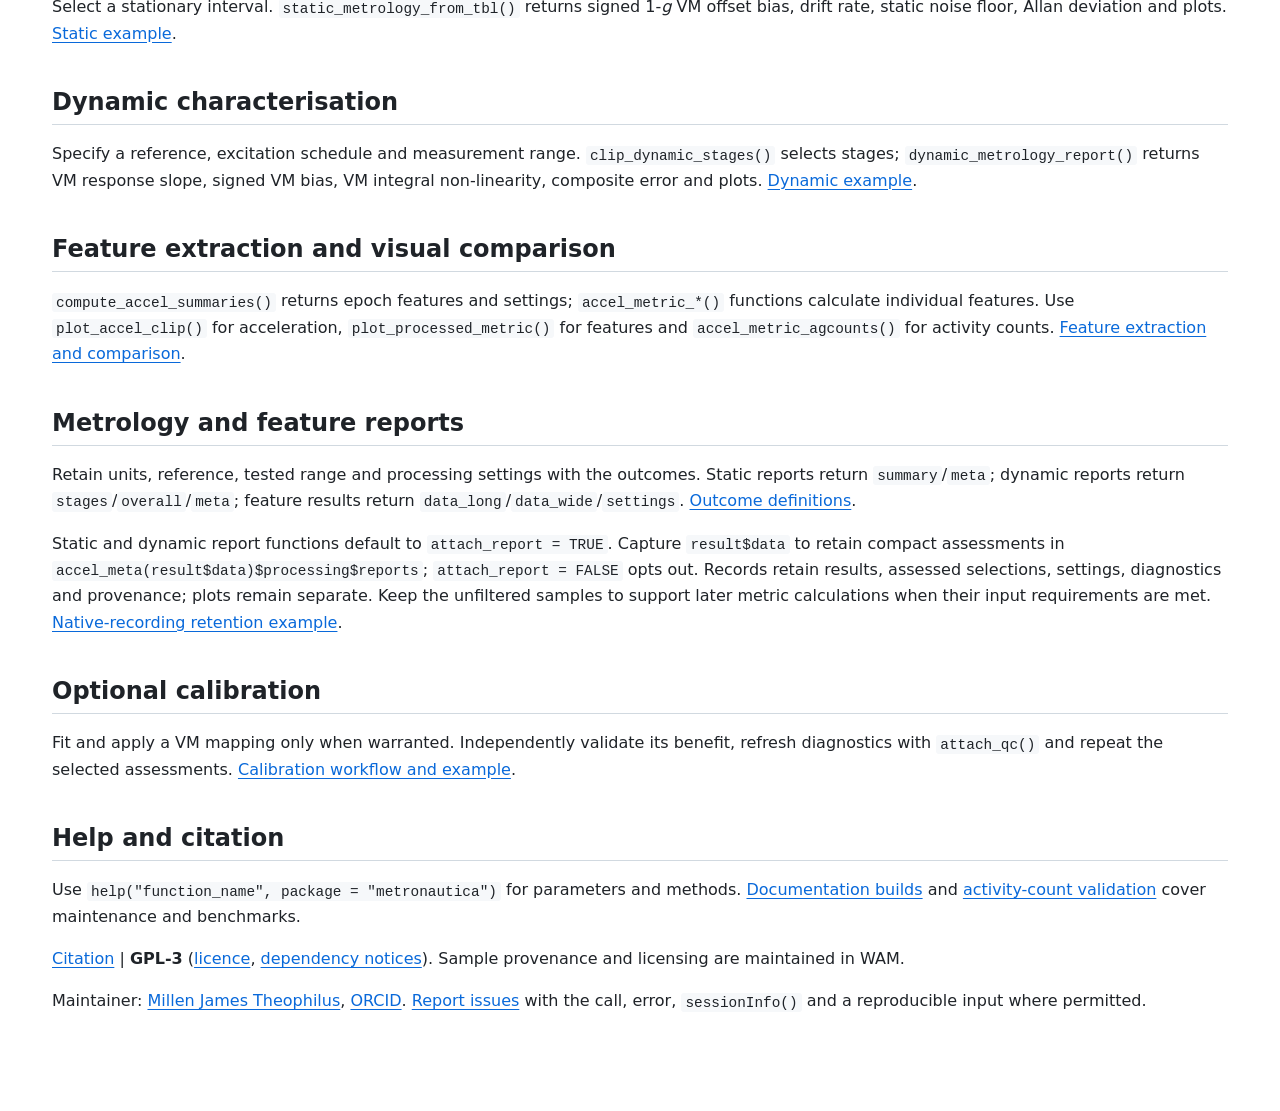
==== commit 37dc70ab: "Align sample documentation with wam repo" ====
--- a/docs/index.html
+++ b/docs/index.html
@@ -114,7 +114,7 @@
 head(features$data_wide)
 </code></pre>
 <p><a href="getting-started.html#real-recording-examples">Static and dynamic examples</a>
-include plots from separately distributed samples. Other package use requires no WAM downloads.</p>
+include plots from WAM's native samples. Other package use requires no WAM downloads.</p>
 <p><a name="native-recordings"></a></p>
 <h2>Native recordings</h2>
 <p><code>parse_raw_auto()</code> detects the format and attaches
